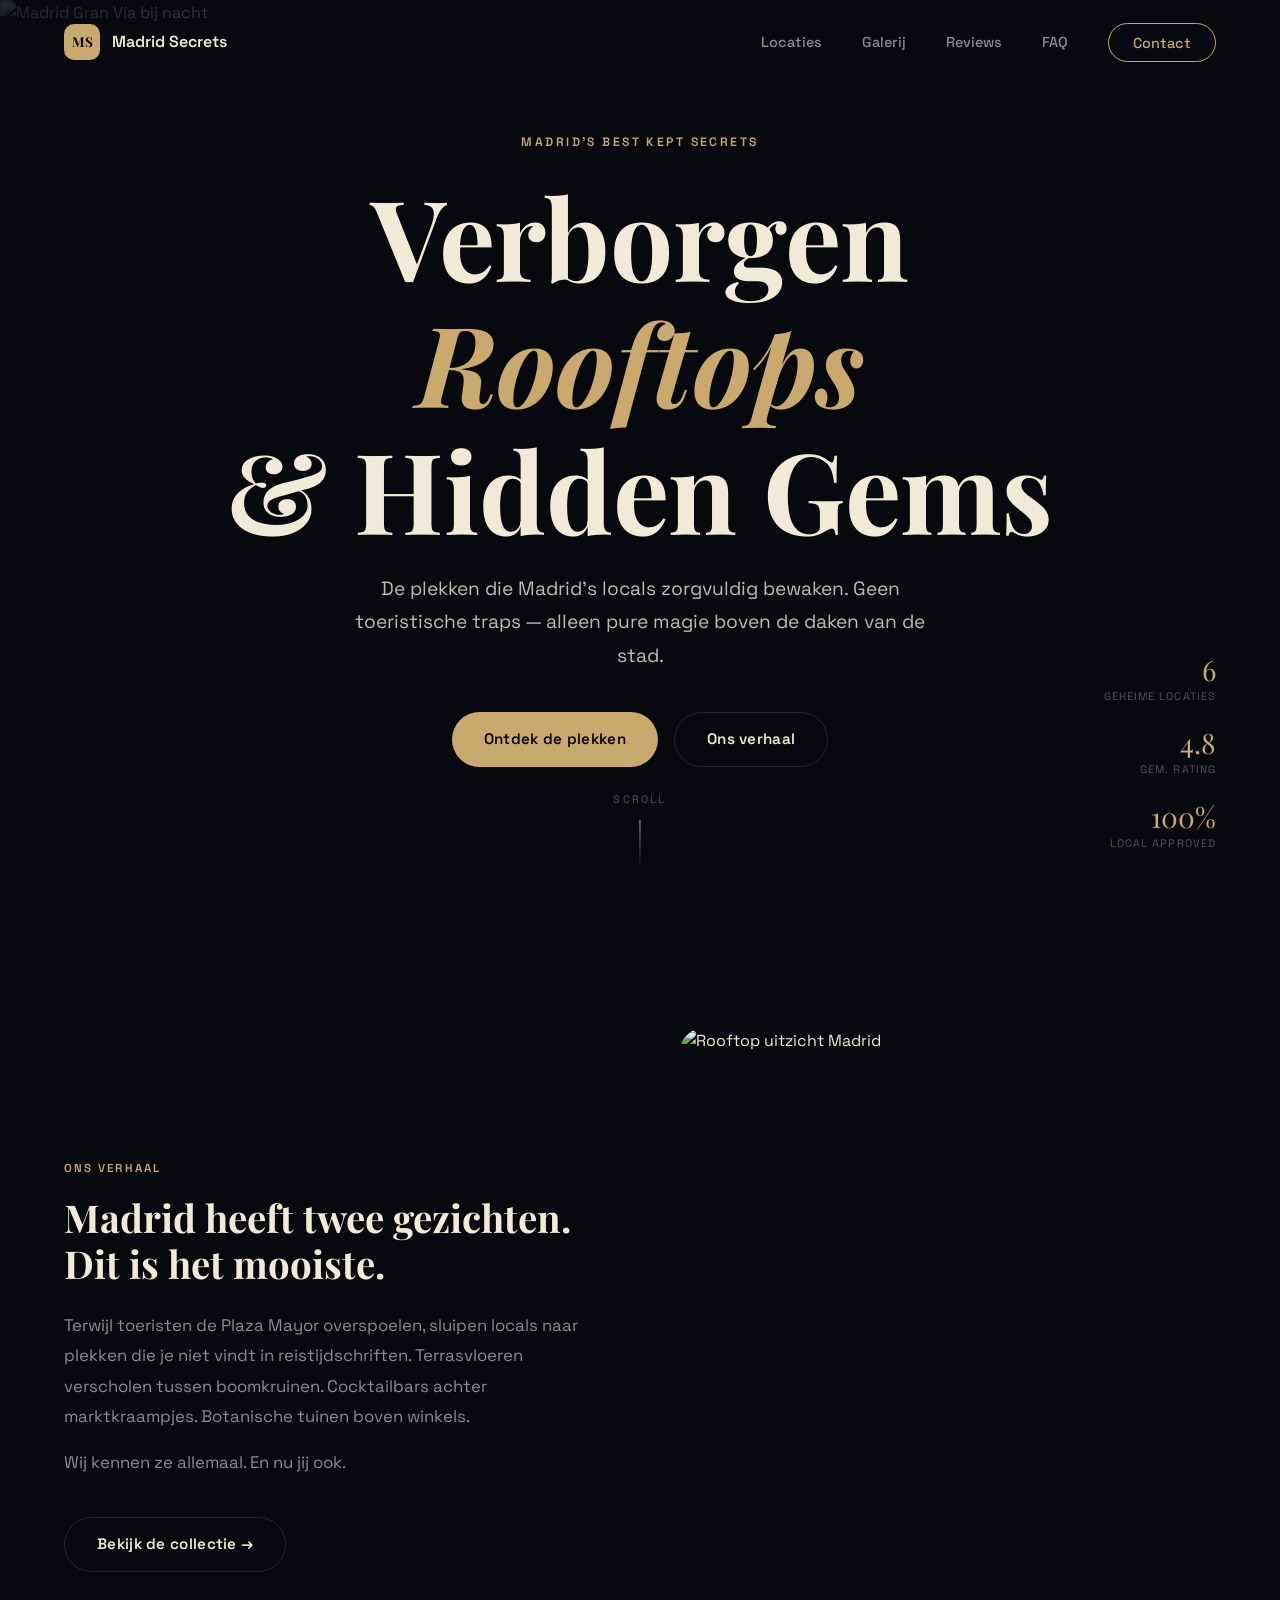
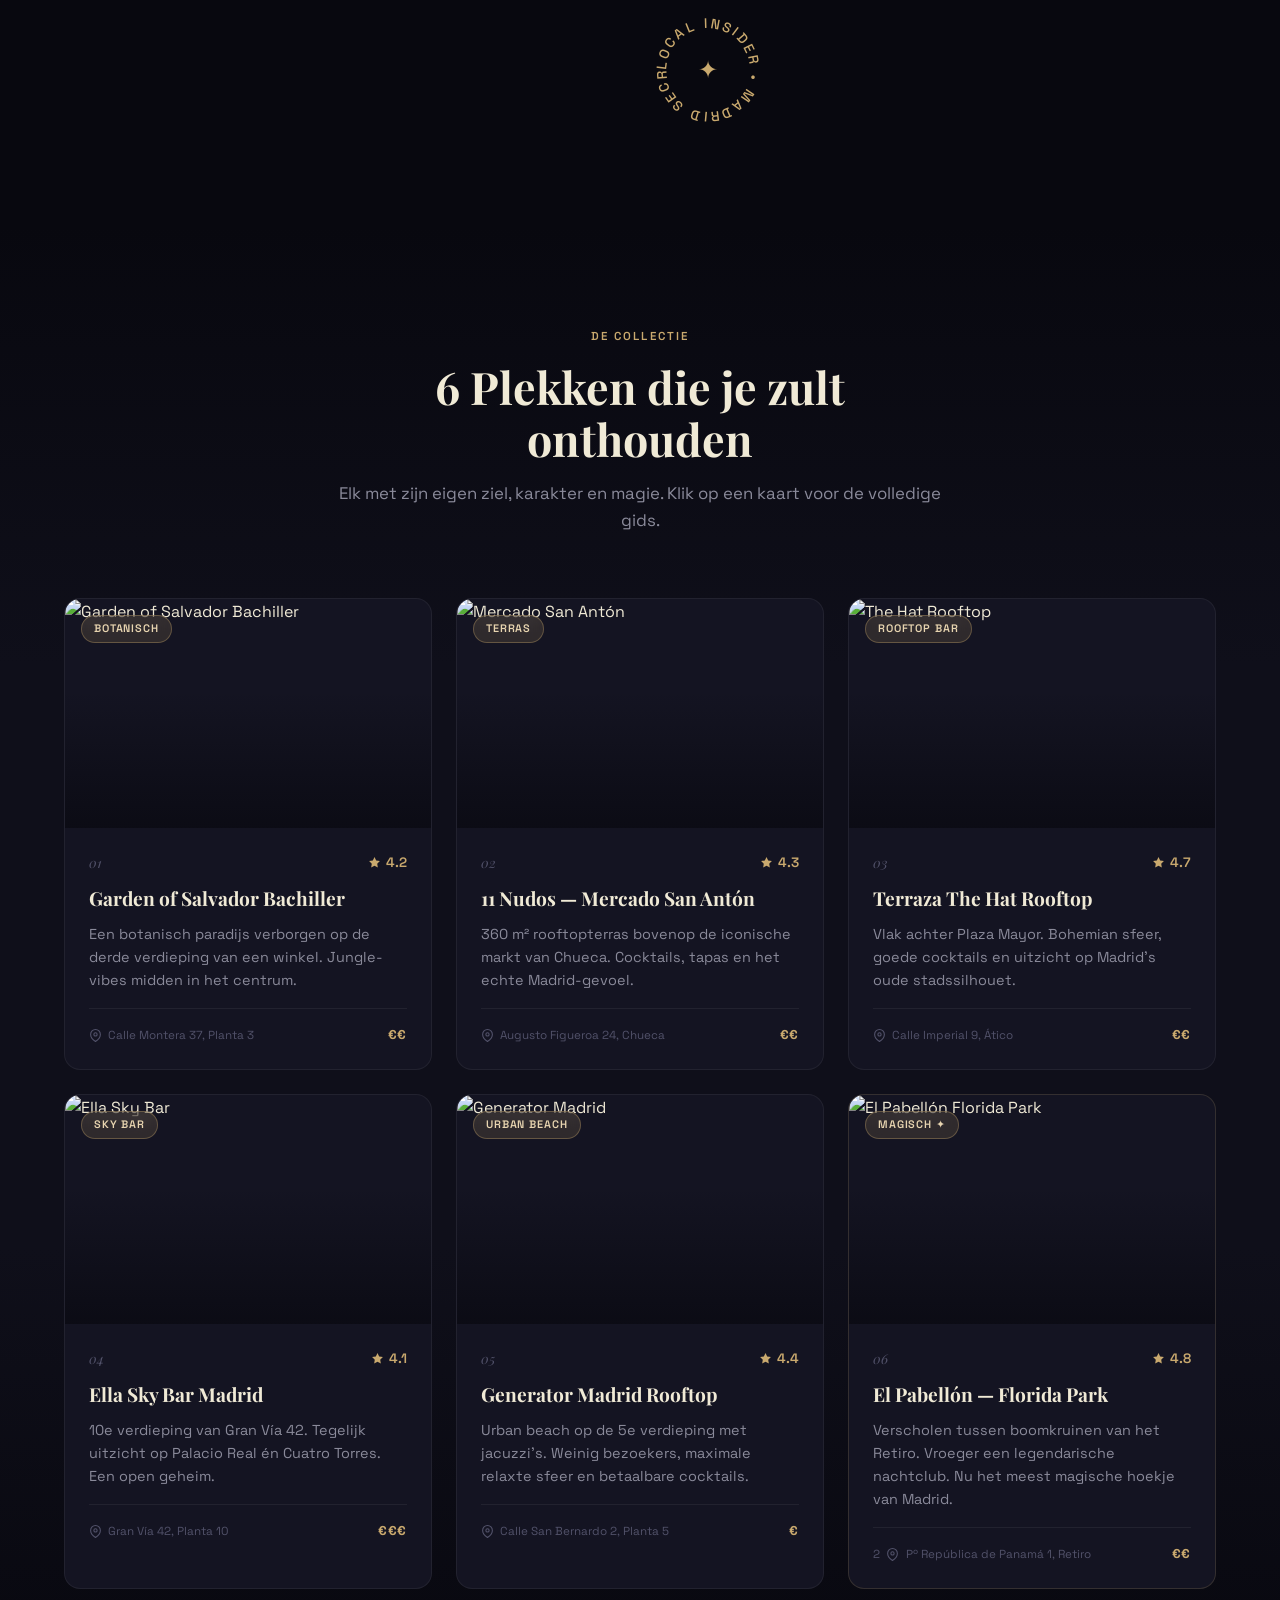
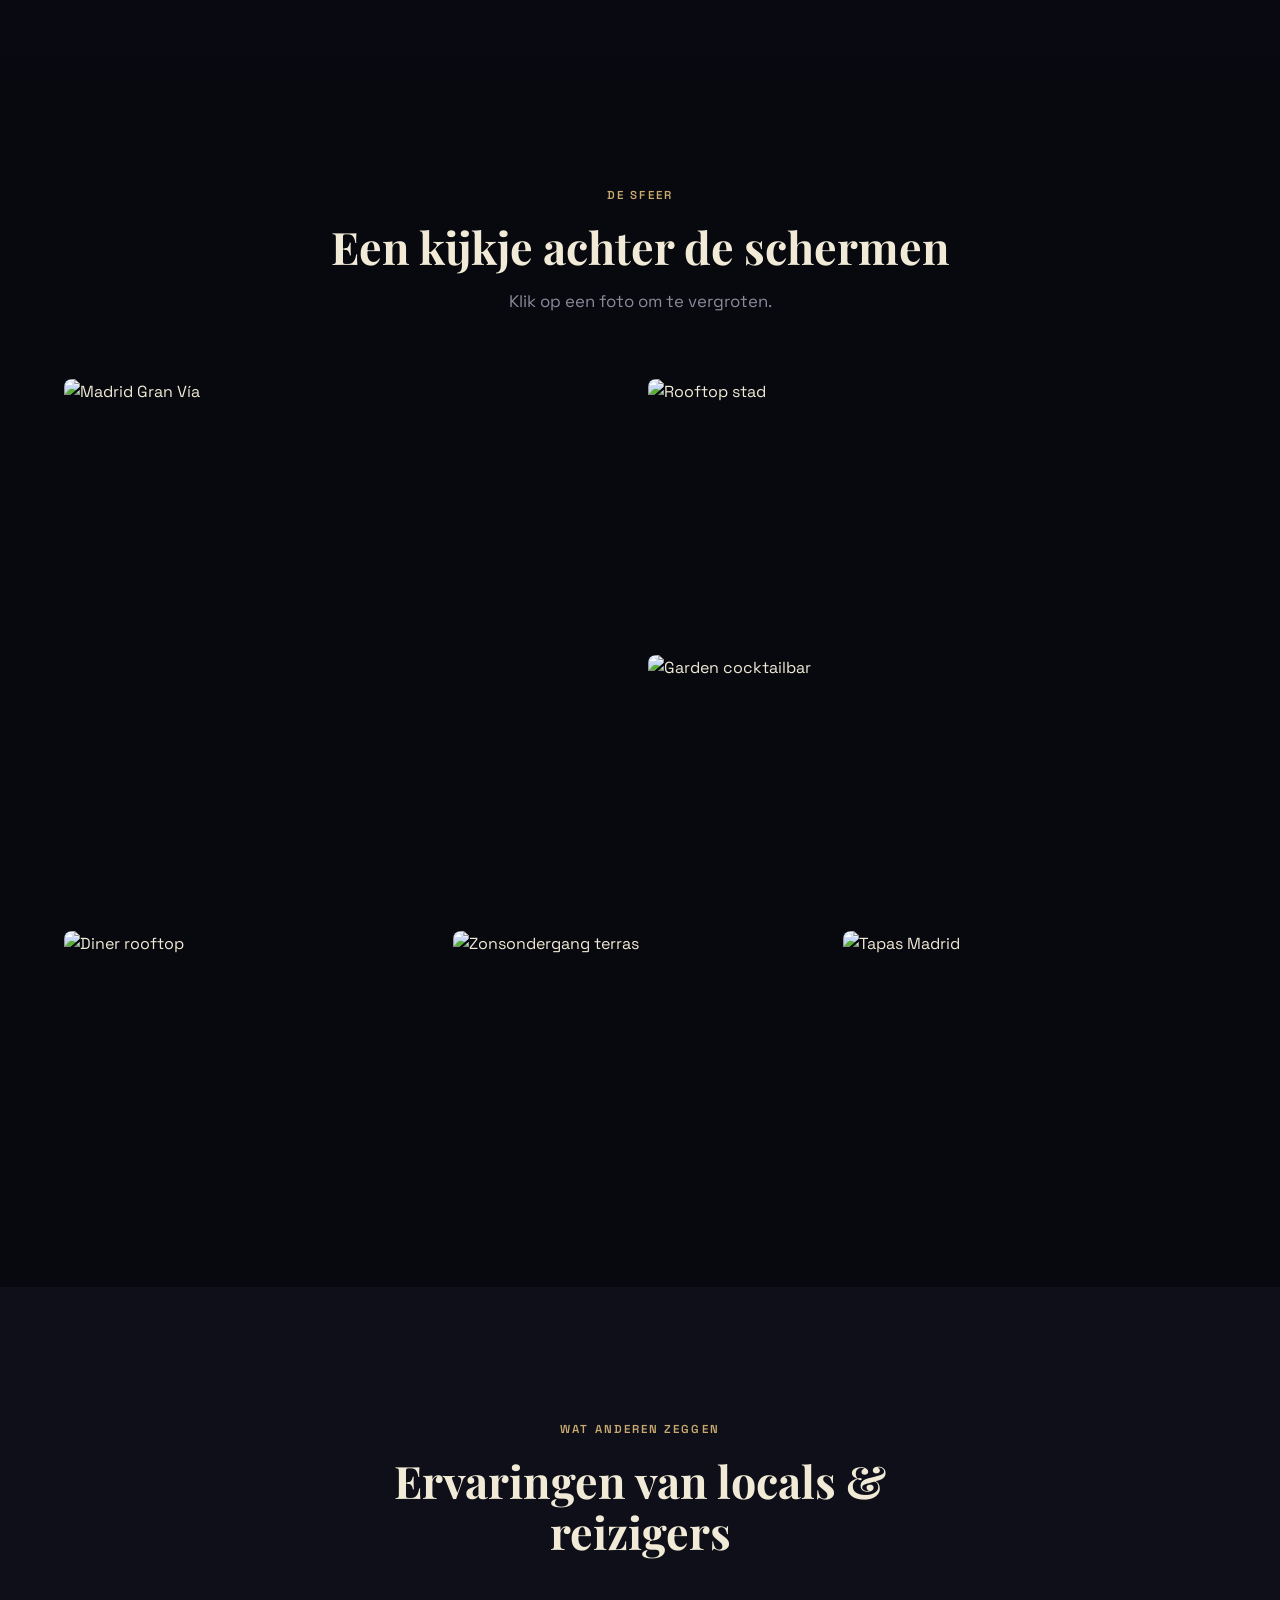
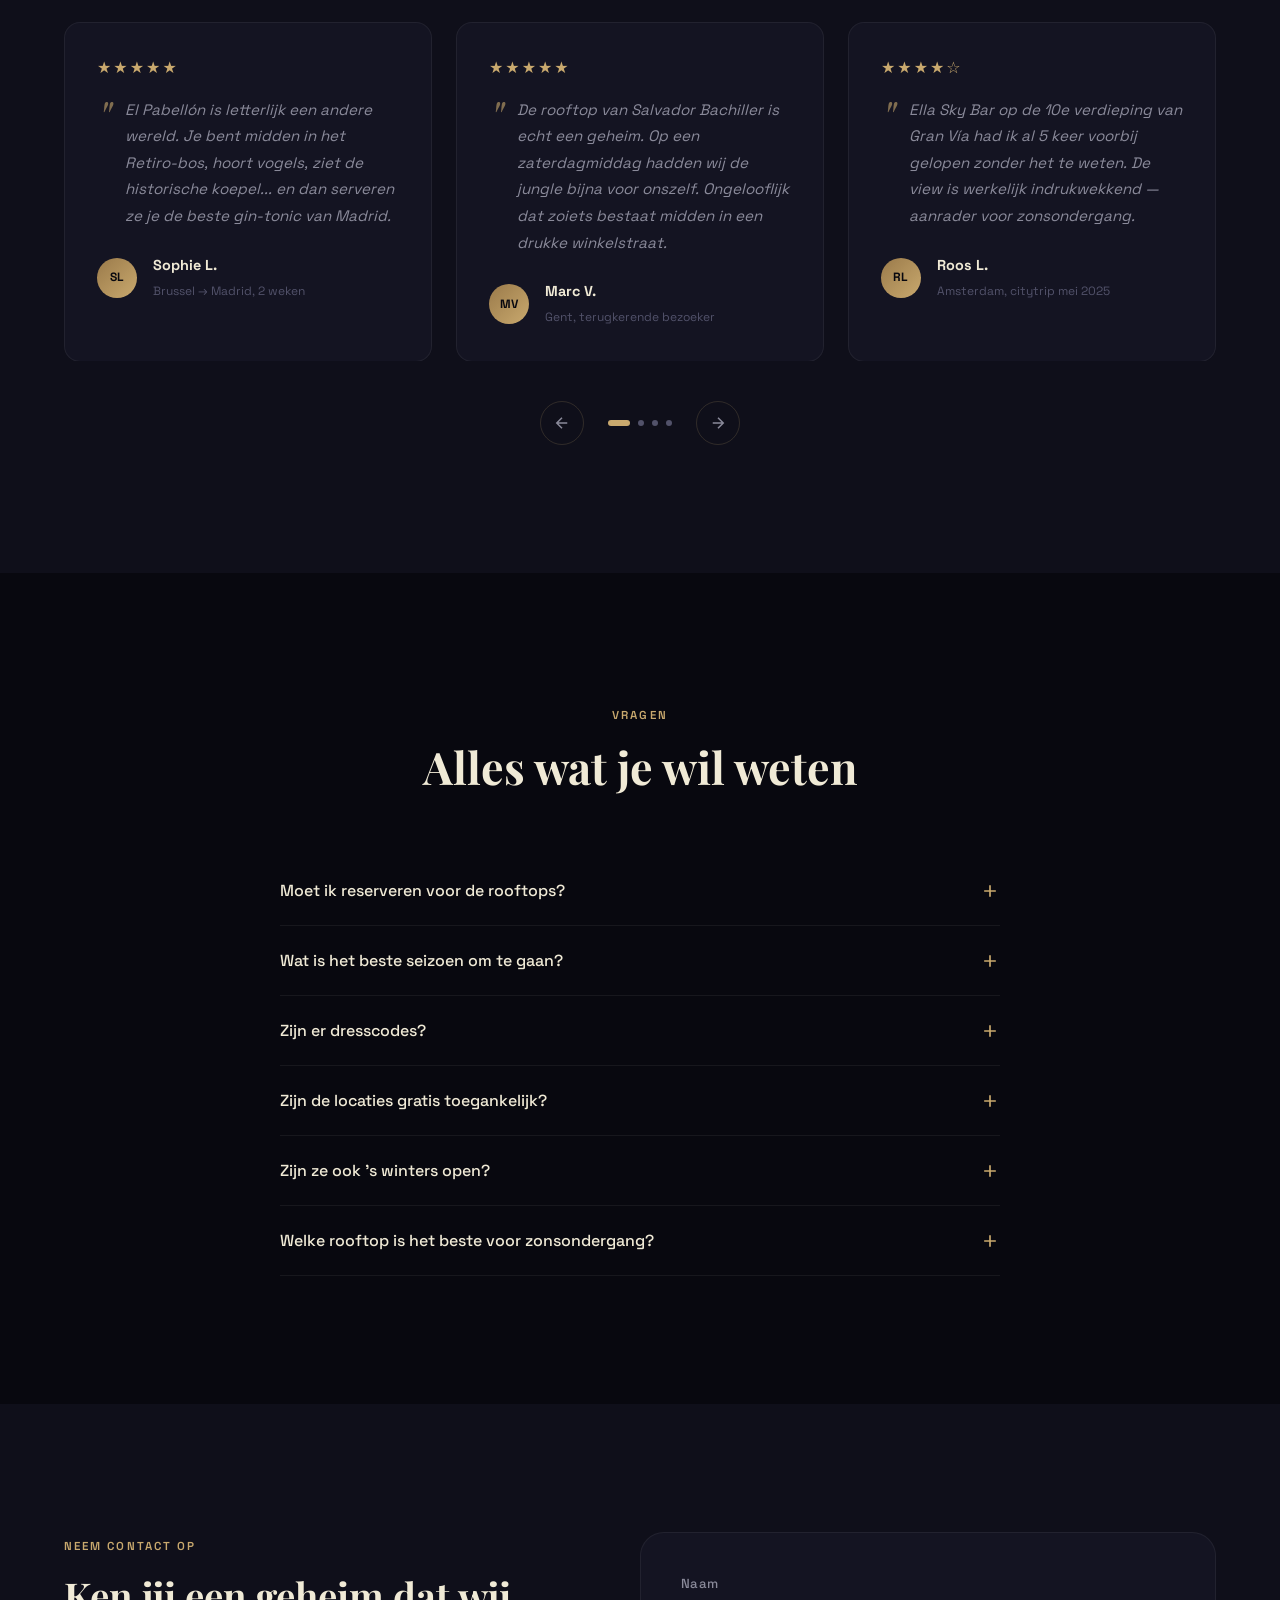
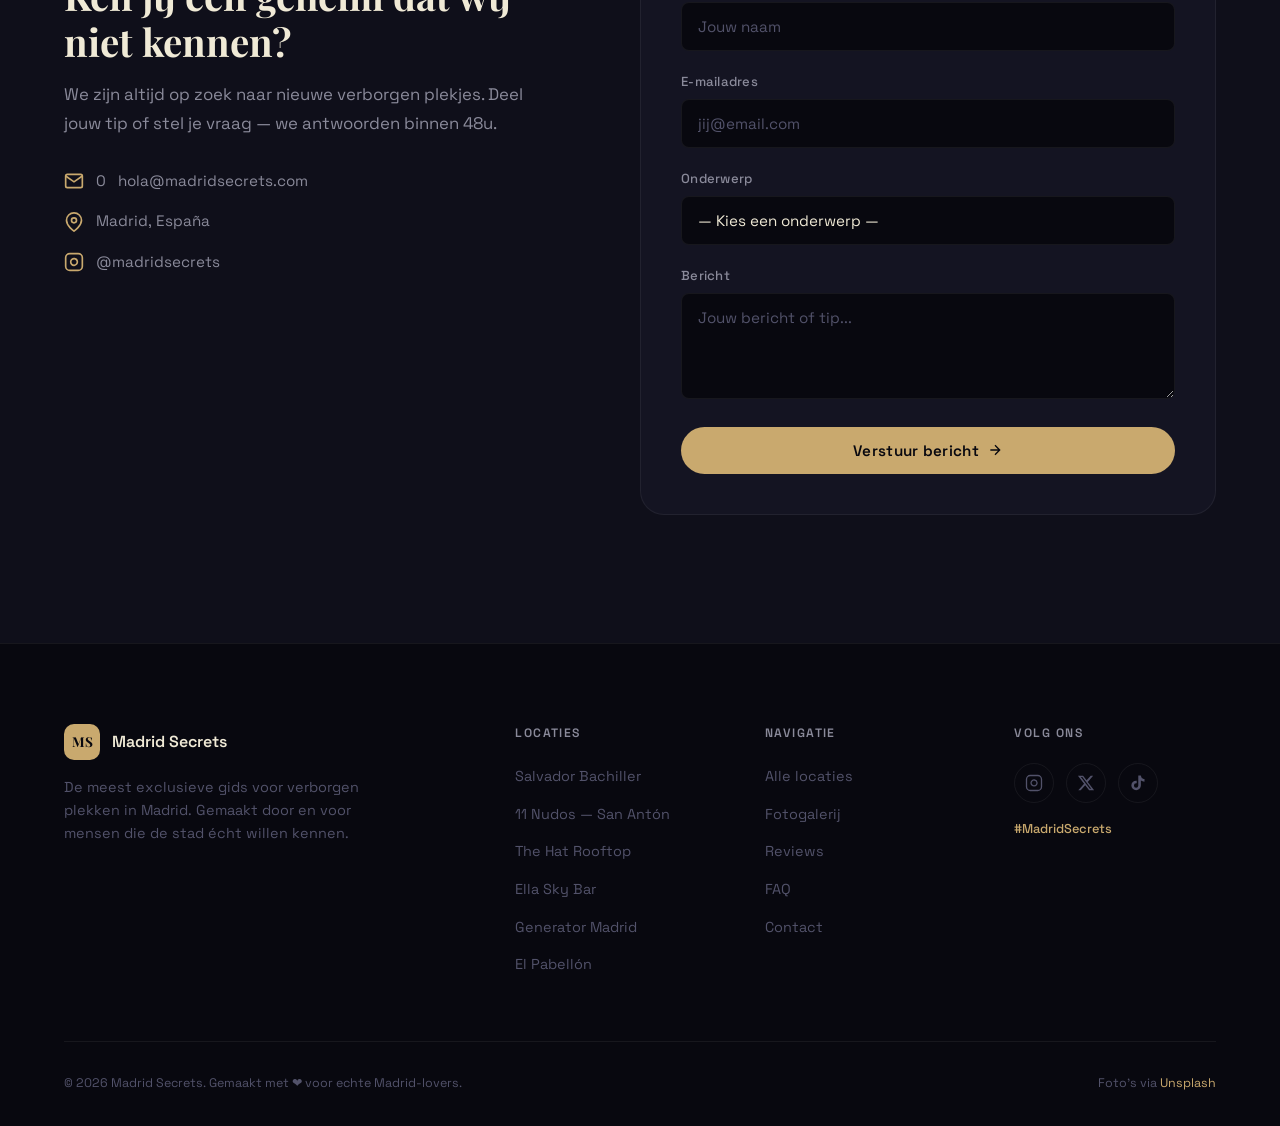
==== index.html @ 73017313 "Add index.html" ====
<!DOCTYPE html>
<html lang="nl">
<head>
  <meta charset="UTF-8">
  <meta name="viewport" content="width=device-width, initial-scale=1.0">
  <title>Madrid Secrets — Verborgen Rooftops & Hidden Gems</title>
  <meta name="description" content="De meest exclusieve gids voor verborgen rooftops en geheime plekken in Madrid. Ontdek wat locals zorgvuldig bewaken.">
  <link rel="preconnect" href="https://fonts.googleapis.com">
  <link rel="preconnect" href="https://fonts.gstatic.com" crossorigin>
  <link href="https://fonts.googleapis.com/css2?family=Playfair+Display:ital,wght@0,400;0,600;0,700;1,400;1,600&family=Space+Grotesk:wght@300;400;500;600;700&display=swap" rel="stylesheet">
  <link rel="stylesheet" href="css/style.css">
</head>
<body>

<!-- Scroll progress -->
<div id="progress-bar"></div>

<!-- NAV -->
<nav class="nav" id="nav">
  <div class="nav__container">
    <a href="index.html" class="nav__logo">
      <span class="nav__logo-mark">MS</span>
      <span class="nav__logo-text">Madrid Secrets</span>
    </a>
    <ul class="nav__links">
      <li><a href="#locations">Locaties</a></li>
      <li><a href="#gallery">Galerij</a></li>
      <li><a href="#testimonials">Reviews</a></li>
      <li><a href="#faq">FAQ</a></li>
      <li><a href="#contact" class="nav__cta">Contact</a></li>
    </ul>
    <button class="nav__hamburger" id="hamburger" aria-label="Menu openen">
      <span></span><span></span><span></span>
    </button>
  </div>
</nav>

<!-- MOBILE MENU -->
<div class="mobile-menu" id="mobileMenu">
  <ul>
    <li><a href="#locations"    class="mobile-link">Locaties</a></li>
    <li><a href="#gallery"      class="mobile-link">Galerij</a></li>
    <li><a href="#testimonials" class="mobile-link">Reviews</a></li>
    <li><a href="#faq"          class="mobile-link">FAQ</a></li>
    <li><a href="#contact"      class="mobile-link">Contact</a></li>
  </ul>
</div>

<!-- HERO -->
<section class="hero" id="hero">
  <div class="hero__bg">
    <img class="hero__img"
         src="https://images.unsplash.com/photo-1543783207-ec64e4d3b900?w=1920&q=85"
         alt="Madrid Gran Vía bij nacht">
    <div class="hero__overlay"></div>
  </div>
  <div class="hero__content">
    <span class="hero__eyebrow reveal">Madrid's Best Kept Secrets</span>
    <h1 class="hero__title reveal">
      <span>Verborgen</span>
      <em>Rooftops</em>
      <span>&amp; Hidden Gems</span>
    </h1>
    <p class="hero__subtitle reveal">
      De plekken die Madrid's locals zorgvuldig bewaken. Geen toeristische traps — alleen pure magie boven de daken van de stad.
    </p>
    <div class="hero__actions reveal">
      <a href="#locations" class="btn btn--primary">Ontdek de plekken</a>
      <a href="#about"     class="btn btn--ghost">Ons verhaal</a>
    </div>
  </div>
  <div class="hero__scroll">
    <span>Scroll</span>
    <div class="hero__scroll-line"></div>
  </div>
  <div class="hero__stats">
    <div class="hero__stat">
      <span class="hero__stat-number">6</span>
      <span class="hero__stat-label">Geheime locaties</span>
    </div>
    <div class="hero__stat">
      <span class="hero__stat-number">4.8</span>
      <span class="hero__stat-label">Gem. rating</span>
    </div>
    <div class="hero__stat">
      <span class="hero__stat-number">100%</span>
      <span class="hero__stat-label">Local approved</span>
    </div>
  </div>
</section>

<!-- INTRO -->
<section class="intro" id="about">
  <div class="container">
    <div class="intro__grid">
      <div class="intro__text reveal">
        <span class="label">Ons verhaal</span>
        <h2>Madrid heeft twee gezichten.<br>Dit is het mooiste.</h2>
        <p>Terwijl toeristen de Plaza Mayor overspoelen, sluipen locals naar plekken die je niet vindt in reistijdschriften. Terrasvloeren verscholen tussen boomkruinen. Cocktailbars achter marktkraampjes. Botanische tuinen boven winkels.</p>
        <p>Wij kennen ze allemaal. En nu jij ook.</p>
        <a href="#locations" class="btn btn--ghost" style="margin-top:1.5rem">Bekijk de collectie →</a>
      </div>
      <div class="intro__visual reveal">
        <div class="intro__img-wrap">
          <img src="https://images.unsplash.com/photo-1559827290-e7c7ea3dc43e?w=800&q=80"
               alt="Rooftop uitzicht Madrid" loading="lazy">
        </div>
        <div class="intro__badge">
          <svg viewBox="0 0 100 100" class="intro__badge-circle" xmlns="http://www.w3.org/2000/svg">
            <path id="circ" d="M50,50 m-35,0 a35,35 0 1,1 70,0 a35,35 0 1,1 -70,0" fill="none"/>
            <text font-size="11" letter-spacing="2.2" font-family="Space Grotesk, sans-serif">
              <textPath href="#circ">LOCAL INSIDER • MADRID SECRETS •</textPath>
            </text>
          </svg>
          <span class="intro__badge-icon">✦</span>
        </div>
      </div>
    </div>
  </div>
</section>

<!-- LOCATIONS -->
<section class="locations" id="locations">
  <div class="container">
    <div class="section-header reveal">
      <span class="label">De collectie</span>
      <h2>6 Plekken die je zult onthouden</h2>
      <p>Elk met zijn eigen ziel, karakter en magie. Klik op een kaart voor de volledige gids.</p>
    </div>
    <div class="locations__grid">

      <!-- 01 Salvador Bachiller -->
      <a href="locations/salvador-bachiller.html" class="location-card reveal">
        <div class="location-card__img">
          <img src="https://images.unsplash.com/photo-1416879595882-3373a0480b5b?w=700&q=80"
               alt="Garden of Salvador Bachiller" loading="lazy">
          <div class="location-card__img-overlay"></div>
        </div>
        <div class="location-card__tag">Botanisch</div>
        <div class="location-card__content">
          <div class="location-card__meta">
            <span class="location-card__number">01</span>
            <span class="location-card__rating">
              <svg viewBox="0 0 24 24" fill="currentColor" width="13" height="13"><path d="M12 2l3.09 6.26L22 9.27l-5 4.87 1.18 6.88L12 17.77l-6.18 3.25L7 14.14 2 9.27l6.91-1.01L12 2z"/></svg>
              4.2
            </span>
          </div>
          <h3>Garden of Salvador Bachiller</h3>
          <p>Een botanisch paradijs verborgen op de derde verdieping van een winkel. Jungle-vibes midden in het centrum.</p>
          <div class="location-card__footer">
            <span class="location-card__address">
              <svg viewBox="0 0 24 24" fill="none" stroke="currentColor" stroke-width="2" width="13" height="13"><path d="M21 10c0 7-9 13-9 13s-9-6-9-13a9 9 0 0 1 18 0z"/><circle cx="12" cy="10" r="3"/></svg>
              Calle Montera 37, Planta 3
            </span>
            <span class="location-card__price">€€</span>
          </div>
        </div>
        <div class="location-card__arrow">
          <svg viewBox="0 0 24 24" fill="none" stroke="currentColor" stroke-width="2" width="18" height="18"><path d="M5 12h14M12 5l7 7-7 7"/></svg>
        </div>
      </a>

      <!-- 02 San Antón -->
      <a href="locations/san-anton.html" class="location-card reveal">
        <div class="location-card__img">
          <img src="https://images.unsplash.com/photo-1555396273-367ea4eb4db5?w=700&q=80"
               alt="Mercado San Antón" loading="lazy">
          <div class="location-card__img-overlay"></div>
        </div>
        <div class="location-card__tag">Terras</div>
        <div class="location-card__content">
          <div class="location-card__meta">
            <span class="location-card__number">02</span>
            <span class="location-card__rating">
              <svg viewBox="0 0 24 24" fill="currentColor" width="13" height="13"><path d="M12 2l3.09 6.26L22 9.27l-5 4.87 1.18 6.88L12 17.77l-6.18 3.25L7 14.14 2 9.27l6.91-1.01L12 2z"/></svg>
              4.3
            </span>
          </div>
          <h3>11 Nudos — Mercado San Antón</h3>
          <p>360 m² rooftopterras bovenop de iconische markt van Chueca. Cocktails, tapas en het echte Madrid-gevoel.</p>
          <div class="location-card__footer">
            <span class="location-card__address">
              <svg viewBox="0 0 24 24" fill="none" stroke="currentColor" stroke-width="2" width="13" height="13"><path d="M21 10c0 7-9 13-9 13s-9-6-9-13a9 9 0 0 1 18 0z"/><circle cx="12" cy="10" r="3"/></svg>
              Augusto Figueroa 24, Chueca
            </span>
            <span class="location-card__price">€€</span>
          </div>
        </div>
        <div class="location-card__arrow">
          <svg viewBox="0 0 24 24" fill="none" stroke="currentColor" stroke-width="2" width="18" height="18"><path d="M5 12h14M12 5l7 7-7 7"/></svg>
        </div>
      </a>

      <!-- 03 The Hat -->
      <a href="locations/the-hat.html" class="location-card reveal">
        <div class="location-card__img">
          <img src="https://images.unsplash.com/photo-1572116469696-31de0f17cc34?w=700&q=80"
               alt="The Hat Rooftop" loading="lazy">
          <div class="location-card__img-overlay"></div>
        </div>
        <div class="location-card__tag">Rooftop Bar</div>
        <div class="location-card__content">
          <div class="location-card__meta">
            <span class="location-card__number">03</span>
            <span class="location-card__rating">
              <svg viewBox="0 0 24 24" fill="currentColor" width="13" height="13"><path d="M12 2l3.09 6.26L22 9.27l-5 4.87 1.18 6.88L12 17.77l-6.18 3.25L7 14.14 2 9.27l6.91-1.01L12 2z"/></svg>
              4.7
            </span>
          </div>
          <h3>Terraza The Hat Rooftop</h3>
          <p>Vlak achter Plaza Mayor. Bohemian sfeer, goede cocktails en uitzicht op Madrid's oude stadssilhouet.</p>
          <div class="location-card__footer">
            <span class="location-card__address">
              <svg viewBox="0 0 24 24" fill="none" stroke="currentColor" stroke-width="2" width="13" height="13"><path d="M21 10c0 7-9 13-9 13s-9-6-9-13a9 9 0 0 1 18 0z"/><circle cx="12" cy="10" r="3"/></svg>
              Calle Imperial 9, Ático
            </span>
            <span class="location-card__price">€€</span>
          </div>
        </div>
        <div class="location-card__arrow">
          <svg viewBox="0 0 24 24" fill="none" stroke="currentColor" stroke-width="2" width="18" height="18"><path d="M5 12h14M12 5l7 7-7 7"/></svg>
        </div>
      </a>

      <!-- 04 Ella Sky Bar -->
      <a href="locations/ella-skybar.html" class="location-card reveal">
        <div class="location-card__img">
          <img src="https://images.unsplash.com/photo-1596453482447-2c1ac89e64c3?w=700&q=80"
               alt="Ella Sky Bar" loading="lazy">
          <div class="location-card__img-overlay"></div>
        </div>
        <div class="location-card__tag">Sky Bar</div>
        <div class="location-card__content">
          <div class="location-card__meta">
            <span class="location-card__number">04</span>
            <span class="location-card__rating">
              <svg viewBox="0 0 24 24" fill="currentColor" width="13" height="13"><path d="M12 2l3.09 6.26L22 9.27l-5 4.87 1.18 6.88L12 17.77l-6.18 3.25L7 14.14 2 9.27l6.91-1.01L12 2z"/></svg>
              4.1
            </span>
          </div>
          <h3>Ella Sky Bar Madrid</h3>
          <p>10e verdieping van Gran Vía 42. Tegelijk uitzicht op Palacio Real én Cuatro Torres. Een open geheim.</p>
          <div class="location-card__footer">
            <span class="location-card__address">
              <svg viewBox="0 0 24 24" fill="none" stroke="currentColor" stroke-width="2" width="13" height="13"><path d="M21 10c0 7-9 13-9 13s-9-6-9-13a9 9 0 0 1 18 0z"/><circle cx="12" cy="10" r="3"/></svg>
              Gran Vía 42, Planta 10
            </span>
            <span class="location-card__price">€€€</span>
          </div>
        </div>
        <div class="location-card__arrow">
          <svg viewBox="0 0 24 24" fill="none" stroke="currentColor" stroke-width="2" width="18" height="18"><path d="M5 12h14M12 5l7 7-7 7"/></svg>
        </div>
      </a>

      <!-- 05 Generator Madrid -->
      <a href="locations/generator-madrid.html" class="location-card reveal">
        <div class="location-card__img">
          <img src="https://images.unsplash.com/photo-1533174072545-7a4b6ad7a6c3?w=700&q=80"
               alt="Generator Madrid" loading="lazy">
          <div class="location-card__img-overlay"></div>
        </div>
        <div class="location-card__tag">Urban Beach</div>
        <div class="location-card__content">
          <div class="location-card__meta">
            <span class="location-card__number">05</span>
            <span class="location-card__rating">
              <svg viewBox="0 0 24 24" fill="currentColor" width="13" height="13"><path d="M12 2l3.09 6.26L22 9.27l-5 4.87 1.18 6.88L12 17.77l-6.18 3.25L7 14.14 2 9.27l6.91-1.01L12 2z"/></svg>
              4.4
            </span>
          </div>
          <h3>Generator Madrid Rooftop</h3>
          <p>Urban beach op de 5e verdieping met jacuzzi's. Weinig bezoekers, maximale relaxte sfeer en betaalbare cocktails.</p>
          <div class="location-card__footer">
            <span class="location-card__address">
              <svg viewBox="0 0 24 24" fill="none" stroke="currentColor" stroke-width="2" width="13" height="13"><path d="M21 10c0 7-9 13-9 13s-9-6-9-13a9 9 0 0 1 18 0z"/><circle cx="12" cy="10" r="3"/></svg>
              Calle San Bernardo 2, Planta 5
            </span>
            <span class="location-card__price">€</span>
          </div>
        </div>
        <div class="location-card__arrow">
          <svg viewBox="0 0 24 24" fill="none" stroke="currentColor" stroke-width="2" width="18" height="18"><path d="M5 12h14M12 5l7 7-7 7"/></svg>
        </div>
      </a>

      <!-- 06 El Pabellón -->
      <a href="locations/el-pabellon.html" class="location-card reveal" style="border-color: var(--border);">
        <div class="location-card__img">
          <img src="https://images.unsplash.com/photo-1441974231531-c6227db76b6e?w=700&q=80"
               alt="El Pabellón Florida Park" loading="lazy">
          <div class="location-card__img-overlay"></div>
        </div>
        <div class="location-card__tag">Magisch ✦</div>
        <div class="location-card__content">
          <div class="location-card__meta">
            <span class="location-card__number">06</span>
            <span class="location-card__rating">
              <svg viewBox="0 0 24 24" fill="currentColor" width="13" height="13"><path d="M12 2l3.09 6.26L22 9.27l-5 4.87 1.18 6.88L12 17.77l-6.18 3.25L7 14.14 2 9.27l6.91-1.01L12 2z"/></svg>
              4.8
            </span>
          </div>
          <h3>El Pabellón — Florida Park</h3>
          <p>Verscholen tussen boomkruinen van het Retiro. Vroeger een legendarische nachtclub. Nu het meest magische hoekje van Madrid.</p>
          <div class="location-card__footer">
            <span class="location-card__address">
    2         <svg viewBox="0 0 24 24" fill="none" stroke="currentColor" stroke-width="2" width="13" height="13"><path d="M21 10c0 7-9 13-9 13s-9-6-9-13a9 9 0 0 1 18 0z"/><circle cx="12" cy="10" r="3"/></svg>
              Pº República de Panamá 1, Retiro
            </span>
            <span class="location-card__price">€€</span>
          </div>
        </div>
        <div class="location-card__arrow">
          <svg viewBox="0 0 24 24" fill="none" stroke="currentColor" stroke-width="2" width="18" height="18"><path d="M5 12h14M12 5l7 7-7 7"/></svg>
        </div>
      </a>

    </div>
  </div>
</section>

<!-- GALLERY -->
<section class="gallery" id="gallery">
  <div class="container">
    <div class="section-header reveal">
      <span class="label">De sfeer</span>
      <h2>Een kijkje achter de schermen</h2>
      <p>Klik op een foto om te vergroten.</p>
    </div>
  </div>
  <div class="container">
    <div class="gallery__grid">
      <div class="gallery__item reveal" style="--delay:.0s">
        <img src="https://images.unsplash.com/photo-1543783207-ec64e4d3b900?w=900&q=80" alt="Madrid Gran Vía" loading="lazy">
      </div>
      <div class="gallery__item reveal" style="--delay:.08s">
        <img src="https://images.unsplash.com/photo-1560969184-10fe8719e047?w=700&q=80" alt="Rooftop stad" loading="lazy">
      </div>
      <div class="gallery__item reveal" style="--delay:.16s">
        <img src="https://images.unsplash.com/photo-1470337458703-46ad1756a187?w=700&q=80" alt="Garden cocktailbar" loading="lazy">
      </div>
      <div class="gallery__item reveal" style="--delay:.24s">
        <img src="https://images.unsplash.com/photo-1414235077428-338989a2e8c0?w=700&q=80" alt="Diner rooftop" loading="lazy">
      </div>
      <div class="gallery__item reveal" style="--delay:.32s">
        <img src="https://images.unsplash.com/photo-1559827260-dc66d52bef19?w=700&q=80" alt="Zonsondergang terras" loading="lazy">
      </div>
      <div class="gallery__item reveal" style="--delay:.40s">
        <img src="https://images.unsplash.com/photo-1504674900247-0877df9cc836?w=700&q=80" alt="Tapas Madrid" loading="lazy">
      </div>
    </div>
  </div>
</section>

<!-- TESTIMONIALS -->
<section class="testimonials" id="testimonials">
  <div class="container">
    <div class="section-header reveal">
      <span class="label">Wat anderen zeggen</span>
      <h2>Ervaringen van locals &amp; reizigers</h2>
    </div>
    <div class="testimonials__outer">
      <div class="testimonials__track" id="testimonialsTrack">

        <div class="testimonial-card">
          <div class="testimonial-card__stars">★★★★★</div>
          <p class="testimonial-card__quote">El Pabellón is letterlijk een andere wereld. Je bent midden in het Retiro-bos, hoort vogels, ziet de historische koepel... en dan serveren ze je de beste gin-tonic van Madrid.</p>
          <div class="testimonial-card__author">
            <div class="testimonial-card__avatar">SL</div>
            <div>
              <strong>Sophie L.</strong>
              <span>Brussel → Madrid, 2 weken</span>
            </div>
          </div>
        </div>

        <div class="testimonial-card">
          <div class="testimonial-card__stars">★★★★★</div>
          <p class="testimonial-card__quote">De rooftop van Salvador Bachiller is echt een geheim. Op een zaterdagmiddag hadden wij de jungle bijna voor onszelf. Ongelooflijk dat zoiets bestaat midden in een drukke winkelstraat.</p>
          <div class="testimonial-card__author">
            <div class="testimonial-card__avatar">MV</div>
            <div>
              <strong>Marc V.</strong>
              <span>Gent, terugkerende bezoeker</span>
            </div>
          </div>
        </div>

        <div class="testimonial-card">
          <div class="testimonial-card__stars">★★★★☆</div>
          <p class="testimonial-card__quote">Ella Sky Bar op de 10e verdieping van Gran Vía had ik al 5 keer voorbij gelopen zonder het te weten. De view is werkelijk indrukwekkend — aanrader voor zonsondergang.</p>
          <div class="testimonial-card__author">
            <div class="testimonial-card__avatar">RL</div>
            <div>
              <strong>Roos L.</strong>
              <span>Amsterdam, citytrip mei 2025</span>
            </div>
          </div>
        </div>

        <div class="testimonial-card">
          <div class="testimonial-card__stars">★★★★★</div>
          <p class="testimonial-card__quote">The Hat is de perfecte plek om de avond te beginnen. Relaxte sfeer, betaalbare cocktails en het uitzicht op de oude daken is onverslaanbaar. Nu mijn vaste spot in Madrid.</p>
          <div class="testimonial-card__author">
            <div class="testimonial-card__avatar">JD</div>
            <div>
              <strong>Jonas D.</strong>
              <span>Antwerpen, woont in Madrid</span>
            </div>
          </div>
        </div>

      </div>
    </div>
    <div class="testimonials__nav">
      <button class="testimonials__btn" id="prevBtn" aria-label="Vorige">
        <svg viewBox="0 0 24 24" fill="none" stroke="currentColor" stroke-width="2" width="18" height="18"><path d="M19 12H5M12 19l-7-7 7-7"/></svg>
      </button>
      <div class="testimonials__dots" id="testimonialDots"></div>
      <button class="testimonials__btn" id="nextBtn" aria-label="Volgende">
        <svg viewBox="0 0 24 24" fill="none" stroke="currentColor" stroke-width="2" width="18" height="18"><path d="M5 12h14M12 5l7 7-7 7"/></svg>
      </button>
    </div>
  </div>
</section>

<!-- FAQ -->
<section class="faq" id="faq">
  <div class="container">
    <div class="section-header reveal">
      <span class="label">Vragen</span>
      <h2>Alles wat je wil weten</h2>
    </div>
    <div class="faq__list">

      <div class="faq__item reveal">
        <button class="faq__question">
          <span>Moet ik reserveren voor de rooftops?</span>
          <svg class="faq__icon" viewBox="0 0 24 24" fill="none" stroke="currentColor" stroke-width="2" width="20" height="20"><path d="M12 5v14M5 12h14"/></svg>
        </button>
        <div class="faq__answer">
          <p>Voor de meeste rooftops is reserveren sterk aan te raden, zeker in de zomer (juni–augustus) en op vrijdag/zaterdag. Ella Sky Bar en The Hat zijn het populairst — reserveer minstens 2–3 dagen op voorhand. El Pabellón en Salvador Bachiller zijn minder druk en walk-in is soms mogelijk.</p>
        </div>
      </div>

      <div class="faq__item reveal">
        <button class="faq__question">
          <span>Wat is het beste seizoen om te gaan?</span>
          <svg class="faq__icon" viewBox="0 0 24 24" fill="none" stroke="currentColor" stroke-width="2" width="20" height="20"><path d="M12 5v14M5 12h14"/></svg>
        </button>
        <div class="faq__answer">
          <p>Mei, juni, september en oktober zijn absoluut goud. Aangenaam warm (22–28°C), lange avonden en beduidend minder volk dan juli/augustus. In de heetste zomerdagen (38°C+) ga je best pas na 20u naar een rooftop.</p>
        </div>
      </div>

      <div class="faq__item reveal">
        <button class="faq__question">
          <span>Zijn er dresscodes?</span>
          <svg class="faq__icon" viewBox="0 0 24 24" fill="none" stroke="currentColor" stroke-width="2" width="20" height="20"><path d="M12 5v14M5 12h14"/></svg>
        </button>
        <div class="faq__answer">
          <p>Ella Sky Bar hanteert een smart-casual beleid (geen flip-flops of sportkleding). De overige spots zijn heel relaxt — zomerse kleding is prima. The Hat en Generator zijn zeer informeel.</p>
        </div>
      </div>

      <div class="faq__item reveal">
        <button class="faq__question">
          <span>Zijn de locaties gratis toegankelijk?</span>
          <svg class="faq__icon" viewBox="0 0 24 24" fill="none" stroke="currentColor" stroke-width="2" width="20" height="20"><path d="M12 5v14M5 12h14"/></svg>
        </button>
        <div class="faq__answer">
          <p>Alle locaties zijn vrij toegankelijk (geen entreeprijs). Je betaalt enkel voor consumptie. Generator Madrid is de meest betaalbare met cocktails vanaf €8. Ella Sky Bar is aan de hogere kant (cocktails €14–18).</p>
        </div>
      </div>

      <div class="faq__item reveal">
        <button class="faq__question">
          <span>Zijn ze ook 's winters open?</span>
          <svg class="faq__icon" viewBox="0 0 24 24" fill="none" stroke="currentColor" stroke-width="2" width="20" height="20"><path d="M12 5v14M5 12h14"/></svg>
        </button>
        <div class="faq__answer">
          <p>Salvador Bachiller en San Antón zijn het hele jaar open. The Hat, Ella Sky Bar en Generator hebben soms verwarmde winterterrassen. El Pabellón is seizoensgebonden en sluit doorgaans van november tot maart.</p>
        </div>
      </div>

      <div class="faq__item reveal">
        <button class="faq__question">
          <span>Welke rooftop is het beste voor zonsondergang?</span>
          <svg class="faq__icon" viewBox="0 0 24 24" fill="none" stroke="currentColor" stroke-width="2" width="20" height="20"><path d="M12 5v14M5 12h14"/></svg>
        </button>
        <div class="faq__answer">
          <p>Ella Sky Bar en The Hat zijn ideaal voor zonsondergang dankzij het uitzicht naar het westen. Ga er een halfuur voor zonsondergang naartoe — je ziet de gouden lucht én het wordt daarna gezellig verlicht.</p>
        </div>
      </div>

    </div>
  </div>
</section>

<!-- CONTACT -->
<section class="contact" id="contact">
  <div class="container">
    <div class="contact__grid">
      <div class="contact__info reveal">
        <span class="label">Neem contact op</span>
        <h2>Ken jij een geheim dat wij niet kennen?</h2>
        <p>We zijn altijd op zoek naar nieuwe verborgen plekjes. Deel jouw tip of stel je vraag — we antwoorden binnen 48u.</p>
        <div class="contact__details">
          <div class="contact__detail">
            <svg viewBox="0 0 24 24" fill="none" stroke="currentColor" stroke-width="2" width="20" height="20"><path d="M4 4h16c1.1 0 2 .9 2 2v12c0 1.1-.9 2-2 2H4c-1.1 0-2-.9-2-2V6c0-1.1.9-2 2-2z"/><polyline points="22,6 12,13 2,6"/></svg>
     0      <span>hola@madridsecrets.com</span>
          </div>
          <div class="contact__detail">
            <svg viewBox="0 0 24 24" fill="none" stroke="currentColor" stroke-width="2" width="20" height="20"><path d="M21 10c0 7-9 13-9 13s-9-6-9-13a9 9 0 0 1 18 0z"/><circle cx="12" cy="10" r="3"/></svg>
            <span>Madrid, España</span>
          </div>
          <div class="contact__detail">
            <svg viewBox="0 0 24 24" fill="none" stroke="currentColor" stroke-width="2" width="20" height="20"><rect x="2" y="2" width="20" height="20" rx="5"/><path d="M16 11.37A4 4 0 1 1 12.63 8 4 4 0 0 1 16 11.37z"/><line x1="17.5" y1="6.5" x2="17.51" y2="6.5"/></svg>
            <span>@madridsecrets</span>
          </div>
        </div>
      </div>
      <form class="contact__form reveal" id="contactForm" novalidate>
        <div class="form-group">
          <label for="name">Naam</label>
          <input type="text" id="name" placeholder="Jouw naam" required>
        </div>
        <div class="form-group">
          <label for="email">E-mailadres</label>
          <input type="email" id="email" placeholder="jij@email.com" required>
        </div>
        <div class="form-group">
          <label for="subject">Onderwerp</label>
          <select id="subject">
            <option value="">— Kies een onderwerp —</option>
            <option value="tip">Ik heb een geheime tip 🤫</option>
            <option value="question">Ik heb een vraag</option>
            <option value="collab">Samenwerking</option>
            <option value="other">Andere</option>
          </select>
        </div>
        <div class="form-group">
          <label for="message">Bericht</label>
          <textarea id="message" rows="4" placeholder="Jouw bericht of tip..." required></textarea>
        </div>
        <button type="submit" class="btn btn--primary btn--full">
          Verstuur bericht
          <svg viewBox="0 0 24 24" fill="none" stroke="currentColor" stroke-width="2" width="16" height="16"><path d="M5 12h14M12 5l7 7-7 7"/></svg>
        </button>
        <p class="form-success" id="formSuccess">✓ Bericht verstuurd! We nemen snel contact op.</p>
      </form>
    </div>
  </div>
</section>

<!-- FOOTER -->
<footer class="footer">
  <div class="container">
    <div class="footer__grid">
      <div class="footer__brand">
        <a href="index.html" class="nav__logo" style="display:inline-flex">
          <span class="nav__logo-mark">MS</span>
          <span class="nav__logo-text">Madrid Secrets</span>
        </a>
        <p>De meest exclusieve gids voor verborgen plekken in Madrid. Gemaakt door en voor mensen die de stad écht willen kennen.</p>
      </div>
      <div class="footer__col">
        <h4>Locaties</h4>
        <ul>
          <li><a href="locations/salvador-bachiller.html">Salvador Bachiller</a></li>
          <li><a href="locations/san-anton.html">11 Nudos — San Antón</a></li>
          <li><a href="locations/the-hat.html">The Hat Rooftop</a></li>
          <li><a href="locations/ella-skybar.html">Ella Sky Bar</a></li>
          <li><a href="locations/generator-madrid.html">Generator Madrid</a></li>
          <li><a href="locations/el-pabellon.html">El Pabellón</a></li>
        </ul>
      </div>
      <div class="footer__col">
        <h4>Navigatie</h4>
        <ul>
          <li><a href="#locations">Alle locaties</a></li>
          <li><a href="#gallery">Fotogalerij</a></li>
          <li><a href="#testimonials">Reviews</a></li>
          <li><a href="#faq">FAQ</a></li>
          <li><a href="#contact">Contact</a></li>
        </ul>
      </div>
      <div class="footer__col">
        <h4>Volg ons</h4>
        <div class="footer__social-links">
          <a href="#" aria-label="Instagram">
            <svg viewBox="0 0 24 24" fill="none" stroke="currentColor" stroke-width="1.75" width="18" height="18"><rect x="2" y="2" width="20" height="20" rx="5"/><path d="M16 11.37A4 4 0 1 1 12.63 8 4 4 0 0 1 16 11.37z"/><line x1="17.5" y1="6.5" x2="17.51" y2="6.5"/></svg>
          </a>
          <a href="#" aria-label="Twitter / X">
            <svg viewBox="0 0 24 24" fill="currentColor" width="18" height="18"><path d="M18.244 2.25h3.308l-7.227 8.26 8.502 11.24H16.17l-5.214-6.817L4.99 21.75H1.68l7.73-8.835L1.254 2.25H8.08l4.713 6.231zm-1.161 17.52h1.833L7.084 4.126H5.117z"/></svg>
          </a>
          <a href="#" aria-label="TikTok">
            <svg viewBox="0 0 24 24" fill="currentColor" width="18" height="18"><path d="M19.59 6.69a4.83 4.83 0 0 1-3.77-4.25V2h-3.45v13.67a2.89 2.89 0 0 1-2.88 2.5 2.89 2.89 0 0 1-2.89-2.89 2.89 2.89 0 0 1 2.89-2.89c.28 0 .54.04.79.1V9.01a6.34 6.34 0 0 0-.79-.05 6.34 6.34 0 0 0-6.34 6.34 6.34 6.34 0 0 0 6.34 6.34 6.34 6.34 0 0 0 6.33-6.34V8.69a8.25 8.25 0 0 0 4.83 1.55V6.8a4.85 4.85 0 0 1-1.07-.11z"/></svg>
          </a>
        </div>
        <p class="footer__tagline">#MadridSecrets</p>
      </div>
    </div>
    <div class="footer__bottom">
      <p>&copy; 2026 Madrid Secrets. Gemaakt met ❤️ voor echte Madrid-lovers.</p>
      <p>Foto's via <a href="https://unsplash.com" target="_blank" rel="noopener noreferrer">Unsplash</a></p>
    </div>
  </div>
</footer>

<!-- LIGHTBOX -->
<div class="lightbox" id="lightbox" role="dialog" aria-modal="true" aria-label="Foto vergroten">
  <img class="lightbox__img" id="lightboxImg" src="" alt="Vergroot foto">
  <button class="lightbox__close" id="lightboxClose" aria-label="Sluiten">✕</button>
</div>

<script src="js/script.js"></script>
</body>
</html>
---- css/style.css ----
/* =====================================================
   MADRID SECRETS — Premium CSS 2026
   ===================================================== */

:root {
  --bg:          #08080f;
  --bg-card:     #0f0f1a;
  --bg-elevated: #141422;
  --gold:        #C9A96E;
  --gold-light:  #E8D5B0;
  --gold-dark:   #9A7A4A;
  --text:        #F0EAD6;
  --text-sec:    #8A8A9A;
  --text-muted:  #52526A;
  --border:      rgba(201,169,110,.18);
  --border-sub:  rgba(255,255,255,.06);

  --serif:  'Playfair Display', Georgia, serif;
  --sans:   'Space Grotesk', 'Inter', system-ui, sans-serif;

  --r:   16px;
  --r-s:  8px;
  --r-l: 24px;

  --ease: cubic-bezier(.25,.46,.45,.94);
  --t:   .4s var(--ease);
  --tf:  .2s var(--ease);

  --shadow:      0 24px 64px rgba(0,0,0,.55);
  --shadow-card: 0 8px 32px rgba(0,0,0,.4);

  --max: 1280px;
  --gap: clamp(1.5rem, 5vw, 4rem);
}

/* ── Reset ── */
*, *::before, *::after { box-sizing: border-box; margin: 0; padding: 0; }
html { scroll-behavior: smooth; -webkit-font-smoothing: antialiased; }
body { background: var(--bg); color: var(--text); font-family: var(--sans); line-height: 1.6; overflow-x: hidden; }
img  { max-width: 100%; height: auto; display: block; }
a    { color: inherit; text-decoration: none; }
button { cursor: pointer; border: none; background: none; font-family: inherit; }

/* ── Container ── */
.container { max-width: var(--max); margin: 0 auto; padding: 0 var(--gap); }

/* ── Scroll-progress bar ── */
#progress-bar {
  position: fixed; top: 0; left: 0; height: 2px; width: 0%;
  background: linear-gradient(90deg, var(--gold-dark), var(--gold), var(--gold-light));
  z-index: 200; transition: width .1s linear;
}

/* ── Labels / eyebrows ── */
.label {
  display: inline-block;
  font-size: .72rem; font-weight: 600; letter-spacing: .18em; text-transform: uppercase;
  color: var(--gold); margin-bottom: 1rem;
}

/* ── Section header ── */
.section-header { text-align: center; max-width: 640px; margin: 0 auto 4rem; }
.section-header h2 { font-family: var(--serif); font-size: clamp(1.9rem,3.5vw,3rem); line-height: 1.15; margin-bottom: 1rem; }
.section-header p  { color: var(--text-sec); font-size: 1.05rem; }

/* ── Buttons ── */
.btn {
  display: inline-flex; align-items: center; gap: .5rem;
  padding: .875rem 2rem; border-radius: 100px;
  font-weight: 600; font-size: .95rem; letter-spacing: .02em;
  transition: var(--t); position: relative; overflow: hidden;
}
.btn--primary { background: var(--gold); color: var(--bg); }
.btn--primary:hover { background: var(--gold-light); transform: translateY(-2px); box-shadow: 0 8px 24px rgba(201,169,110,.4); }
.btn--ghost { border: 1px solid var(--border); color: var(--text); }
.btn--ghost:hover { border-color: var(--gold); color: var(--gold); transform: translateY(-2px); }
.btn--full { width: 100%; justify-content: center; }

/* ── Reveal animations ── */
.reveal {
  opacity: 0; transform: translateY(28px);
  transition: opacity .7s ease, transform .7s ease;
  transition-delay: var(--delay, 0s);
}
.reveal.visible { opacity: 1; transform: translateY(0); }

/* =====================================================
   NAV
   ===================================================== */
.nav {
  position: fixed; top: 0; left: 0; right: 0; z-index: 100;
  padding: 1.5rem 0; transition: var(--t);
}
.nav.scrolled {
  background: rgba(8,8,15,.95); backdrop-filter: blur(20px);
  padding: 1rem 0; border-bottom: 1px solid var(--border-sub);
}
.nav__container {
  max-width: var(--max); margin: 0 auto; padding: 0 var(--gap);
  display: flex; align-items: center; justify-content: space-between;
}
.nav__logo { display: flex; align-items: center; gap: .75rem; font-weight: 600; font-size: 1rem; }
.nav__logo-mark {
  display: flex; align-items: center; justify-content: center;
  width: 36px; height: 36px; border-radius: 10px;
  background: var(--gold); color: var(--bg);
  font-family: var(--serif); font-size: .85rem; font-weight: 700;
}
.nav__links { display: flex; align-items: center; gap: 2.5rem; list-style: none; }
.nav__links a { font-size: .9rem; font-weight: 500; color: var(--text-sec); transition: color var(--tf); }
.nav__links a:hover { color: var(--text); }
.nav__cta { padding: .6rem 1.5rem; border-radius: 100px; border: 1px solid var(--gold) !important; color: var(--gold) !important; transition: var(--t) !important; }
.nav__cta:hover { background: var(--gold); color: var(--bg) !important; }

.nav__hamburger { display: none; flex-direction: column; gap: 5px; padding: .5rem; }
.nav__hamburger span { display: block; width: 24px; height: 2px; background: var(--text); border-radius: 2px; transition: var(--t); }

/* Mobile menu */
.mobile-menu {
  position: fixed; inset: 0; background: var(--bg); z-index: 99;
  display: flex; align-items: center; justify-content: center;
  transform: translateX(-100%); transition: transform .45s cubic-bezier(.77,0,.175,1);
}
.mobile-menu.open { transform: translateX(0); }
.mobile-menu ul { list-style: none; text-align: center; }
.mobile-menu ul li { margin-bottom: 2rem; }
.mobile-menu ul li a { font-family: var(--serif); font-size: 2.5rem; font-weight: 600; transition: color var(--tf); }
.mobile-menu ul li a:hover { color: var(--gold); }

/* =====================================================
   HERO
   ===================================================== */
.hero {
  position: relative; min-height: 100vh;
  display: flex; align-items: center; justify-content: center; overflow: hidden;
}
.hero__bg { position: absolute; inset: 0; }
.hero__img { width: 100%; height: 100%; object-fit: cover; transform: scale(1.06); transition: transform 8s ease; }
.hero.loaded .hero__img { transform: scale(1); }
.hero__overlay {
  position: absolute; inset: 0;
  background: linear-gradient(135deg, rgba(8,8,15,.88) 0%, rgba(8,8,15,.45) 55%, rgba(8,8,15,.72) 100%);
}
.hero__content {
  position: relative; z-index: 2; text-align: center;
  padding: 0 1.5rem; max-width: 900px;
}
.hero__eyebrow {
  display: block; font-size: .76rem; font-weight: 600; letter-spacing: .2em;
  text-transform: uppercase; color: var(--gold); margin-bottom: 1.5rem;
}
.hero__title {
  font-family: var(--serif); font-size: clamp(3.2rem, 9vw, 7rem);
  line-height: 1.05; margin-bottom: 1.5rem;
  display: flex; flex-direction: column; gap: .08em;
}
.hero__title span { display: block; }
.hero__title em   { display: block; font-style: italic; color: var(--gold); }
.hero__subtitle {
  font-size: clamp(1rem, 2vw, 1.2rem); color: rgba(240,234,214,.8);
  max-width: 580px; margin: 0 auto 2.5rem; line-height: 1.75;
}
.hero__actions { display: flex; gap: 1rem; justify-content: center; flex-wrap: wrap; }

/* Scroll indicator */
.hero__scroll {
  position: absolute; bottom: 2rem; left: 50%; transform: translateX(-50%); z-index: 2;
  display: flex; flex-direction: column; align-items: center; gap: .75rem;
  font-size: .68rem; letter-spacing: .2em; text-transform: uppercase; color: var(--text-muted);
}
.hero__scroll-line {
  width: 1px; height: 48px;
  background: linear-gradient(to bottom, var(--gold), transparent);
  animation: scrollLine 2.2s ease-in-out infinite;
}
@keyframes scrollLine {
  0%   { opacity: 0; transform: scaleY(0); transform-origin: top; }
  50%  { opacity: 1; }
  100% { opacity: 0; transform: scaleY(1); transform-origin: bottom; }
}

/* Hero stats */
.hero__stats {
  position: absolute; bottom: 3rem; right: var(--gap); z-index: 2;
  display: flex; flex-direction: column; gap: 1.5rem;
}
.hero__stat { text-align: right; }
.hero__stat-number { display: block; font-family: var(--serif); font-size: 1.75rem; color: var(--gold); line-height: 1; }
.hero__stat-label  { display: block; font-size: .68rem; letter-spacing: .1em; text-transform: uppercase; color: var(--text-muted); margin-top: .25rem; }

/* =====================================================
   INTRO
   ===================================================== */
.intro { padding: 8rem 0; }
.intro__grid { display: grid; grid-template-columns: 1fr 1fr; gap: 5rem; align-items: center; }
.intro__text h2 { font-family: var(--serif); font-size: clamp(1.7rem, 3vw, 2.5rem); line-height: 1.2; margin-bottom: 1.5rem; }
.intro__text p  { color: var(--text-sec); font-size: 1.05rem; margin-bottom: 1rem; line-height: 1.8; }

.intro__visual { position: relative; }
.intro__img-wrap { border-radius: var(--r-l); overflow: hidden; aspect-ratio: 4/5; }
.intro__img-wrap img { width: 100%; height: 100%; object-fit: cover; transition: transform .6s ease; }
.intro__img-wrap:hover img { transform: scale(1.03); }

.intro__badge {
  position: absolute; bottom: -2rem; left: -2rem;
  width: 120px; height: 120px;
  display: flex; align-items: center; justify-content: center;
}
.intro__badge-circle { position: absolute; inset: 0; animation: rotateBadge 20s linear infinite; }
.intro__badge-circle text { fill: var(--gold); font-size: 11.5px; letter-spacing: 2px; font-weight: 500; }
.intro__badge-icon { position: relative; z-index: 2; font-size: 1.5rem; color: var(--gold); }
@keyframes rotateBadge { from { transform: rotate(0deg); } to { transform: rotate(360deg); } }

/* =====================================================
   LOCATIONS
   ===================================================== */
.locations {
  padding: 6rem 0;
  background: linear-gradient(180deg, transparent 0%, var(--bg-card) 30%, var(--bg-card) 70%, transparent 100%);
}
.locations__grid { display: grid; grid-template-columns: repeat(3, 1fr); gap: 1.5rem; }

.location-card {
  display: block; border-radius: var(--r); background: var(--bg-elevated);
  border: 1px solid var(--border-sub); overflow: hidden; position: relative;
  transition: transform var(--t), box-shadow var(--t), border-color var(--t);
}
.location-card:hover { transform: translateY(-8px); box-shadow: var(--shadow); border-color: var(--border); }

.location-card__img { position: relative; aspect-ratio: 16/10; overflow: hidden; }
.location-card__img img { width: 100%; height: 100%; object-fit: cover; transition: transform .6s ease; }
.location-card:hover .location-card__img img { transform: scale(1.06); }
.location-card__img-overlay {
  position: absolute; inset: 0;
  background: linear-gradient(to top, rgba(8,8,15,.7) 0%, transparent 60%);
}

.location-card__tag {
  position: absolute; top: 1rem; left: 1rem;
  padding: .25rem .75rem;
  background: rgba(201,169,110,.15); border: 1px solid rgba(201,169,110,.35);
  border-radius: 100px; font-size: .68rem; font-weight: 600;
  letter-spacing: .08em; text-transform: uppercase; color: var(--gold-light);
  backdrop-filter: blur(10px);
}

.location-card__content { padding: 1.5rem; }
.location-card__meta { display: flex; align-items: center; justify-content: space-between; margin-bottom: .75rem; }
.location-card__number { font-family: var(--serif); font-size: .85rem; color: var(--text-muted); font-style: italic; }
.location-card__rating { display: flex; align-items: center; gap: .3rem; font-size: .85rem; font-weight: 600; color: var(--gold); }

.location-card__content h3 {
  font-family: var(--serif); font-size: 1.2rem; margin-bottom: .75rem;
  line-height: 1.3; transition: color var(--tf);
}
.location-card:hover h3 { color: var(--gold-light); }
.location-card__content p { color: var(--text-sec); font-size: .9rem; line-height: 1.6; margin-bottom: 1rem; }

.location-card__footer {
  display: flex; align-items: center; justify-content: space-between;
  padding-top: 1rem; border-top: 1px solid var(--border-sub);
}
.location-card__address { display: flex; align-items: center; gap: .4rem; font-size: .73rem; color: var(--text-muted); }
.location-card__price { font-size: .8rem; font-weight: 700; color: var(--gold); letter-spacing: .05em; }

.location-card__arrow {
  position: absolute; bottom: 1.5rem; right: 1.5rem;
  width: 36px; height: 36px; border-radius: 50%;
  border: 1px solid var(--border-sub);
  display: flex; align-items: center; justify-content: center;
  color: var(--text-muted);
  opacity: 0; transform: translateX(-8px);
  transition: var(--t);
}
.location-card:hover .location-card__arrow {
  opacity: 1; transform: translateX(0);
  border-color: var(--gold); color: var(--gold);
  background: rgba(201,169,110,.1);
}

/* =====================================================
   GALLERY
   ===================================================== */
.gallery { padding: 6rem 0; }
.gallery__grid {
  display: grid;
  grid-template-columns: repeat(6, 1fr);
  grid-auto-rows: 260px;
  gap: 1rem; margin-top: 3rem;
}
.gallery__item { overflow: hidden; border-radius: var(--r-s); cursor: pointer; position: relative; }
.gallery__item:nth-child(1) { grid-column: span 3; grid-row: span 2; }
.gallery__item:nth-child(2) { grid-column: span 3; }
.gallery__item:nth-child(3) { grid-column: span 3; }
.gallery__item:nth-child(4) { grid-column: span 2; }
.gallery__item:nth-child(5) { grid-column: span 2; }
.gallery__item:nth-child(6) { grid-column: span 2; }

.gallery__item img { width: 100%; height: 100%; object-fit: cover; transition: transform .55s ease; }
.gallery__item:hover img { transform: scale(1.08); }
.gallery__item::after {
  content: ''; position: absolute; inset: 0;
  background: rgba(8,8,15,0); transition: background .3s ease;
}
.gallery__item:hover::after { background: rgba(8,8,15,.15); }

/* Lightbox */
.lightbox {
  position: fixed; inset: 0; z-index: 300;
  background: rgba(0,0,0,.92); backdrop-filter: blur(12px);
  display: flex; align-items: center; justify-content: center;
  opacity: 0; pointer-events: none; transition: opacity .3s ease;
}
.lightbox.open { opacity: 1; pointer-events: all; }
.lightbox__img { max-width: 90vw; max-height: 85vh; border-radius: var(--r); object-fit: contain; }
.lightbox__close {
  position: absolute; top: 1.5rem; right: 1.5rem;
  width: 44px; height: 44px; border-radius: 50%;
  border: 1px solid rgba(255,255,255,.2);
  color: var(--text); font-size: 1.2rem;
  display: flex; align-items: center; justify-content: center;
  transition: var(--t);
}
.lightbox__close:hover { border-color: var(--gold); color: var(--gold); }

/* =====================================================
   TESTIMONIALS
   ===================================================== */
.testimonials { padding: 8rem 0; background: var(--bg-card); }

.testimonials__outer { overflow: hidden; }
.testimonials__track {
  display: flex; gap: 1.5rem;
  transition: transform .55s var(--ease);
  will-change: transform;
}
.testimonial-card {
  flex: 0 0 calc(33.333% - 1rem);
  background: var(--bg-elevated);
  border: 1px solid var(--border-sub);
  border-radius: var(--r); padding: 2rem;
  transition: border-color var(--t), transform var(--t);
}
.testimonial-card:hover { border-color: var(--border); transform: translateY(-4px); }

.testimonial-card__stars { color: var(--gold); font-size: 1rem; letter-spacing: 2px; margin-bottom: 1rem; }
.testimonial-card__quote {
  color: var(--text-sec); font-size: .95rem; line-height: 1.75;
  margin-bottom: 1.5rem; font-style: italic; position: relative; padding-left: 1.75rem;
}
.testimonial-card__quote::before {
  content: '"'; position: absolute; left: 0; top: -.25rem;
  font-family: var(--serif); font-size: 3rem; color: var(--gold);
  line-height: 1; opacity: .6;
}
.testimonial-card__author { display: flex; align-items: center; gap: 1rem; }
.testimonial-card__avatar {
  width: 40px; height: 40px; border-radius: 50%; flex-shrink: 0;
  background: linear-gradient(135deg, var(--gold-dark), var(--gold));
  display: flex; align-items: center; justify-content: center;
  font-size: .75rem; font-weight: 700; color: var(--bg);
}
.testimonial-card__author strong { display: block; font-size: .9rem; }
.testimonial-card__author span   { font-size: .75rem; color: var(--text-muted); }

.testimonials__nav { display: flex; align-items: center; justify-content: center; gap: 1.5rem; margin-top: 2.5rem; }
.testimonials__btn {
  width: 44px; height: 44px; border-radius: 50%;
  border: 1px solid var(--border); color: var(--text-sec);
  display: flex; align-items: center; justify-content: center; transition: var(--t);
}
.testimonials__btn:hover { border-color: var(--gold); color: var(--gold); background: rgba(201,169,110,.1); }

.testimonials__dots { display: flex; gap: .5rem; align-items: center; }
.testimonials__dot {
  width: 6px; height: 6px; border-radius: 3px;
  background: var(--text-muted); cursor: pointer; transition: var(--t); border: none;
}
.testimonials__dot.active { width: 22px; background: var(--gold); }

/* =====================================================
   FAQ
   ===================================================== */
.faq { padding: 8rem 0; }
.faq__list { max-width: 720px; margin: 0 auto; }
.faq__item { border-bottom: 1px solid var(--border-sub); }

.faq__question {
  display: flex; align-items: center; justify-content: space-between;
  width: 100%; padding: 1.5rem 0; text-align: left;
  font-size: 1rem; font-weight: 500; color: var(--text); gap: 1rem;
  transition: color var(--tf);
}
.faq__question:hover { color: var(--gold); }
.faq__icon { flex-shrink: 0; color: var(--gold); transition: transform var(--t); }
.faq__item.open .faq__icon { transform: rotate(45deg); }

.faq__answer { max-height: 0; overflow: hidden; transition: max-height .45s var(--ease); }
.faq__item.open .faq__answer { max-height: 250px; }
.faq__answer p { padding-bottom: 1.5rem; color: var(--text-sec); line-height: 1.8; font-size: .95rem; }

/* =====================================================
   CONTACT
   ===================================================== */
.contact { padding: 8rem 0; background: var(--bg-card); }
.contact__grid { display: grid; grid-template-columns: 1fr 1.2fr; gap: 6rem; align-items: start; }

.contact__info h2 { font-family: var(--serif); font-size: clamp(1.7rem, 3vw, 2.5rem); line-height: 1.2; margin-bottom: 1rem; }
.contact__info p  { color: var(--text-sec); font-size: 1.05rem; line-height: 1.7; margin-bottom: 2rem; }
.contact__details { display: flex; flex-direction: column; gap: 1rem; }
.contact__detail  { display: flex; align-items: center; gap: .75rem; color: var(--text-sec); font-size: .95rem; }
.contact__detail svg { color: var(--gold); flex-shrink: 0; }

.contact__form {
  background: var(--bg-elevated); border: 1px solid var(--border-sub);
  border-radius: var(--r-l); padding: 2.5rem;
}
.form-group { margin-bottom: 1.25rem; }
.form-group label { display: block; font-size: .82rem; font-weight: 500; color: var(--text-sec); margin-bottom: .45rem; letter-spacing: .02em; }
.form-group input,
.form-group select,
.form-group textarea {
  width: 100%; padding: .875rem 1rem;
  background: var(--bg); border: 1px solid var(--border-sub);
  border-radius: var(--r-s); color: var(--text);
  font-family: var(--sans); font-size: .95rem;
  transition: border-color var(--tf), box-shadow var(--tf);
  outline: none; appearance: none;
}
.form-group input::placeholder,
.form-group textarea::placeholder { color: var(--text-muted); }
.form-group input:focus,
.form-group select:focus,
.form-group textarea:focus { border-color: var(--gold); box-shadow: 0 0 0 3px rgba(201,169,110,.1); }
.form-group select option { background: var(--bg-elevated); }
.form-group textarea { resize: vertical; }
.form-success { display: none; text-align: center; color: #4ade80; font-size: .9rem; margin-top: 1rem; }
.form-success.show { display: block; }

/* =====================================================
   FOOTER
   ===================================================== */
.footer { padding: 5rem 0 2rem; border-top: 1px solid var(--border-sub); }
.footer__grid { display: grid; grid-template-columns: 2fr 1fr 1fr 1fr; gap: 3rem; margin-bottom: 4rem; }
.footer__brand p { color: var(--text-muted); font-size: .9rem; line-height: 1.6; margin-top: 1rem; max-width: 300px; }
.footer__col h4 { font-size: .76rem; font-weight: 600; letter-spacing: .12em; text-transform: uppercase; color: var(--text-sec); margin-bottom: 1.25rem; }
.footer__col ul { list-style: none; display: flex; flex-direction: column; gap: .75rem; }
.footer__col ul li a { font-size: .9rem; color: var(--text-muted); transition: color var(--tf); }
.footer__col ul li a:hover { color: var(--gold); }
.footer__social-links { display: flex; gap: .75rem; margin-bottom: 1rem; }
.footer__social-links a {
  width: 40px; height: 40px; border-radius: 50%;
  border: 1px solid var(--border-sub); color: var(--text-muted);
  display: flex; align-items: center; justify-content: center; transition: var(--t);
}
.footer__social-links a:hover { border-color: var(--gold); color: var(--gold); background: rgba(201,169,110,.1); }
.footer__tagline { font-size: .8rem; color: var(--gold); font-weight: 500; }
.footer__bottom {
  padding-top: 2rem; border-top: 1px solid var(--border-sub);
  display: flex; align-items: center; justify-content: space-between;
  flex-wrap: wrap; gap: .5rem; font-size: .78rem; color: var(--text-muted);
}
.footer__bottom a { color: var(--gold); }

/* =====================================================
   LOCATION DETAIL PAGES
   ===================================================== */
.loc-hero {
  position: relative; height: 72vh; min-height: 480px; overflow: hidden;
}
.loc-hero__img { width: 100%; height: 100%; object-fit: cover; }
.loc-hero__overlay {
  position: absolute; inset: 0;
  background: linear-gradient(to top, rgba(8,8,15,.96) 0%, rgba(8,8,15,.25) 55%, transparent 100%);
}
.loc-hero__content {
  position: absolute; bottom: 3rem; left: 0; right: 0;
  padding: 0 var(--gap); max-width: calc(var(--max) + 2*var(--gap)); margin: 0 auto;
}
.loc-hero__back {
  display: inline-flex; align-items: center; gap: .5rem;
  font-size: .82rem; color: var(--text-sec); margin-bottom: 1.5rem;
  transition: color var(--tf);
}
.loc-hero__back:hover { color: var(--gold); }
.loc-hero__tag {
  display: inline-block; padding: .25rem .75rem;
  background: rgba(201,169,110,.15); border: 1px solid rgba(201,169,110,.35);
  border-radius: 100px; font-size: .68rem; font-weight: 600;
  letter-spacing: .08em; text-transform: uppercase; color: var(--gold-light);
  margin-bottom: 1rem;
}
.loc-hero__title { font-family: var(--serif); font-size: clamp(2.2rem, 5vw, 4rem); line-height: 1.1; margin-bottom: .75rem; }
.loc-hero__address { display: flex; align-items: center; gap: .5rem; color: var(--text-sec); font-size: .9rem; }

/* Location detail body */
.loc-detail { padding: 5rem 0; }
.loc-detail__grid { display: grid; grid-template-columns: 1fr 360px; gap: 4rem; align-items: start; }

.loc-detail__body h2 { font-family: var(--serif); font-size: 1.75rem; margin-bottom: 1rem; }
.loc-detail__body p  { color: var(--text-sec); font-size: 1rem; line-height: 1.8; margin-bottom: 1.5rem; }
.loc-detail__body h3 { font-family: var(--serif); font-size: 1.3rem; margin: 2rem 0 .75rem; color: var(--gold-light); }

.loc-gallery { display: grid; grid-template-columns: 1fr 1fr; gap: .75rem; margin-top: 2.5rem; }
.loc-gallery__item { border-radius: var(--r-s); overflow: hidden; aspect-ratio: 4/3; cursor: pointer; }
.loc-gallery__item img { width: 100%; height: 100%; object-fit: cover; transition: transform .4s ease; }
.loc-gallery__item:hover img { transform: scale(1.06); }

/* Sidebar */
.loc-sidebar { position: sticky; top: 7rem; display: flex; flex-direction: column; gap: 1rem; }
.loc-sidebar__card {
  background: var(--bg-elevated); border: 1px solid var(--border-sub);
  border-radius: var(--r); padding: 1.75rem;
}
.loc-sidebar__card h3 {
  font-size: .74rem; font-weight: 600; letter-spacing: .12em; text-transform: uppercase;
  color: var(--text-muted); margin-bottom: 1.25rem;
}
.loc-info-item {
  display: flex; align-items: flex-start; gap: .75rem;
  padding: .75rem 0; border-bottom: 1px solid var(--border-sub);
}
.loc-info-item:last-child { border-bottom: none; padding-bottom: 0; }
.loc-info-item svg { color: var(--gold); flex-shrink: 0; margin-top: .1em; }
.loc-info-item__label { display: block; font-size: .72rem; color: var(--text-muted); margin-bottom: .2rem; }
.loc-info-item__val   { font-size: .9rem; color: var(--text); }

.loc-tips {
  background: linear-gradient(135deg, var(--bg-elevated), rgba(201,169,110,.05));
  border: 1px solid var(--border); border-radius: var(--r); padding: 1.75rem;
}
.loc-tips h3 { font-family: var(--serif); font-size: 1.1rem; margin-bottom: 1rem; color: var(--gold-light); }
.loc-tips ul { list-style: none; display: flex; flex-direction: column; gap: .75rem; }
.loc-tips ul li { display: flex; gap: .75rem; font-size: .9rem; color: var(--text-sec); }
.loc-tips ul li::before { content: '✦'; color: var(--gold); flex-shrink: 0; font-size: .55rem; margin-top: .35em; }

/* Related */
.related { padding: 5rem 0; background: var(--bg-card); }
.related__grid { display: grid; grid-template-columns: repeat(3, 1fr); gap: 1.25rem; }

/* =====================================================
   RESPONSIVE
   ===================================================== */
@media (max-width: 1100px) {
  .locations__grid { grid-template-columns: repeat(2, 1fr); }
  .footer__grid    { grid-template-columns: 1fr 1fr; gap: 2rem; }
  .intro__grid     { gap: 3rem; }
}
@media (max-width: 900px) {
  .loc-detail__grid { grid-template-columns: 1fr; }
  .loc-sidebar      { position: static; }
  .related__grid    { grid-template-columns: 1fr 1fr; }
}
@media (max-width: 768px) {
  .nav__links    { display: none; }
  .nav__hamburger{ display: flex; }
  .hero__stats   { display: none; }
  .intro__grid   { grid-template-columns: 1fr; }
  .intro__visual { order: -1; }
  .locations__grid { grid-template-columns: 1fr; }
  .gallery__grid {
    grid-template-columns: 1fr 1fr;
    grid-auto-rows: 200px;
  }
  .gallery__item:nth-child(n) { grid-column: span 1; grid-row: span 1; }
  .gallery__item:nth-child(1) { grid-column: span 2; }
  .testimonial-card { flex: 0 0 calc(100% - 0px); }
  .contact__grid { grid-template-columns: 1fr; gap: 3rem; }
  .footer__grid  { grid-template-columns: 1fr; gap: 2rem; }
  .footer__bottom{ flex-direction: column; text-align: center; }
  .related__grid { grid-template-columns: 1fr; }
}
@media (max-width: 480px) {
  .hero__actions { flex-direction: column; align-items: center; }
  .btn { max-width: 280px; width: 100%; justify-content: center; }
  .contact__form { padding: 1.5rem; }
}
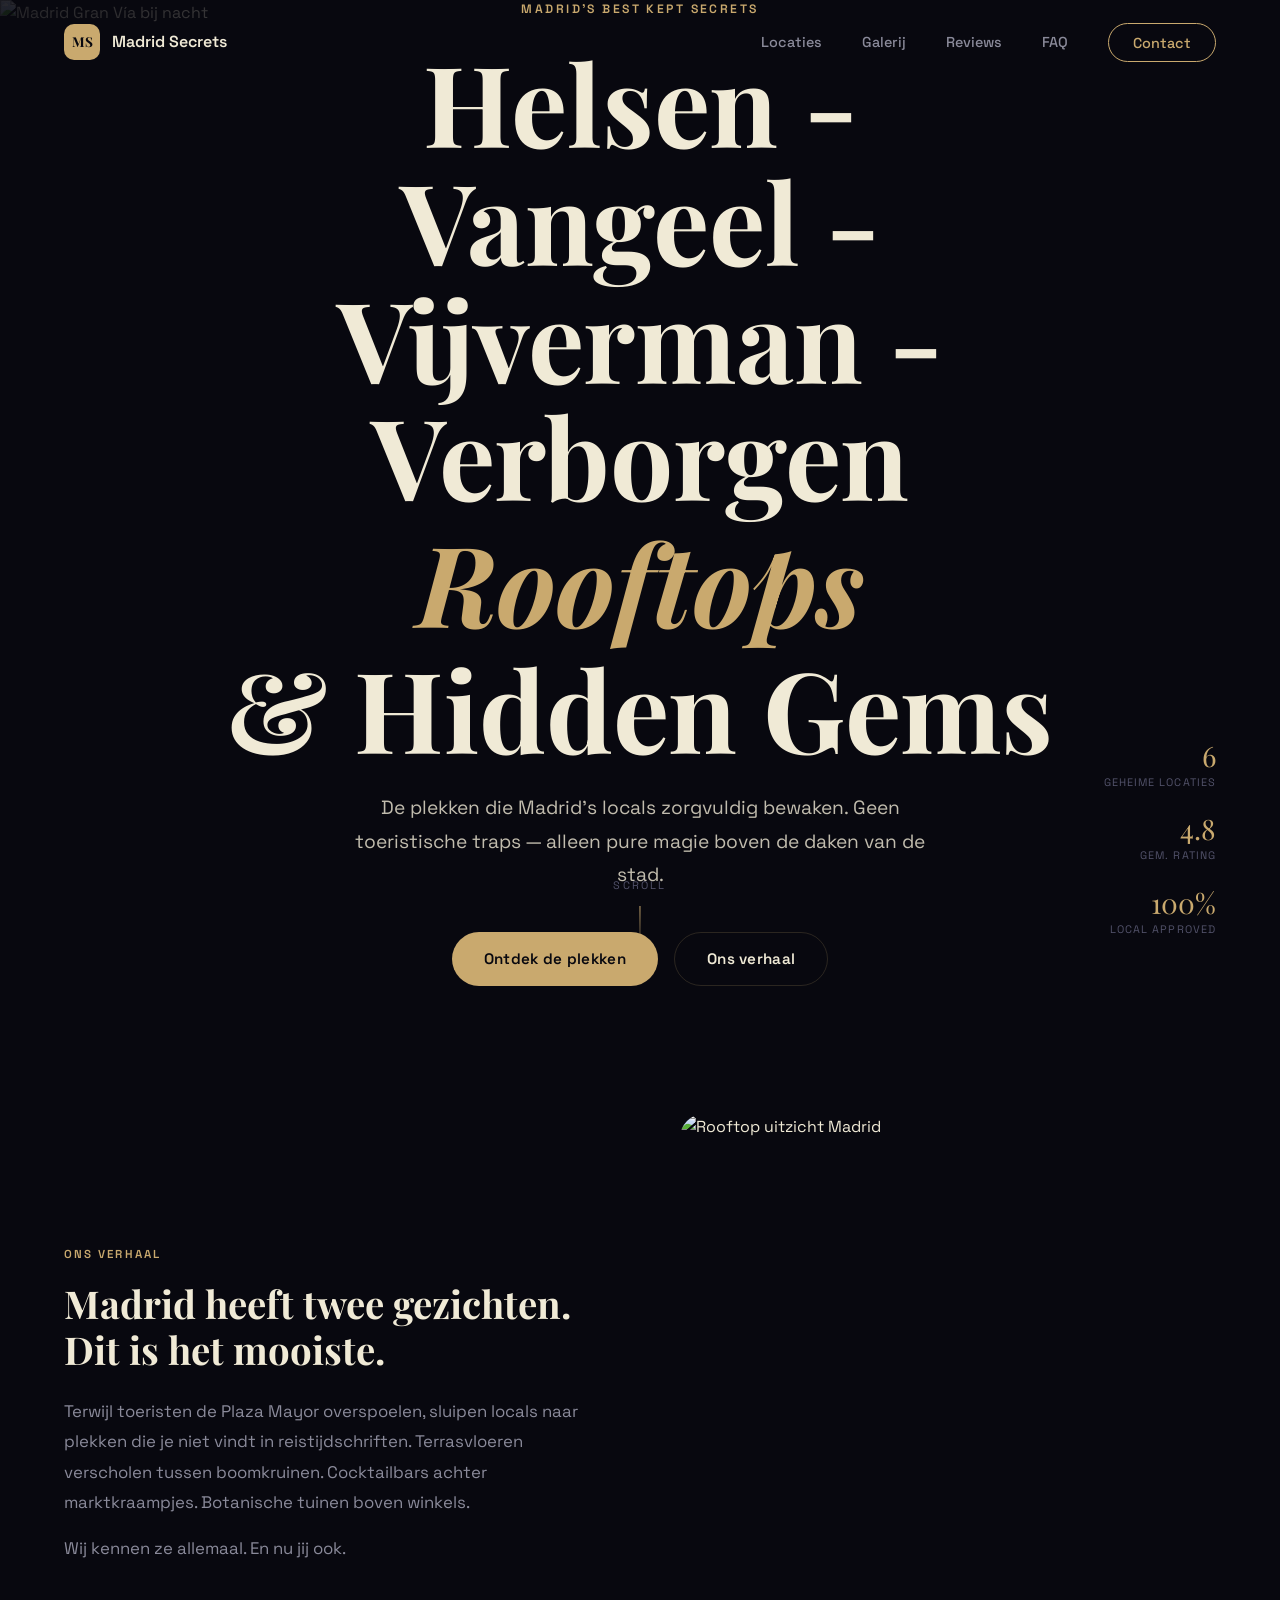
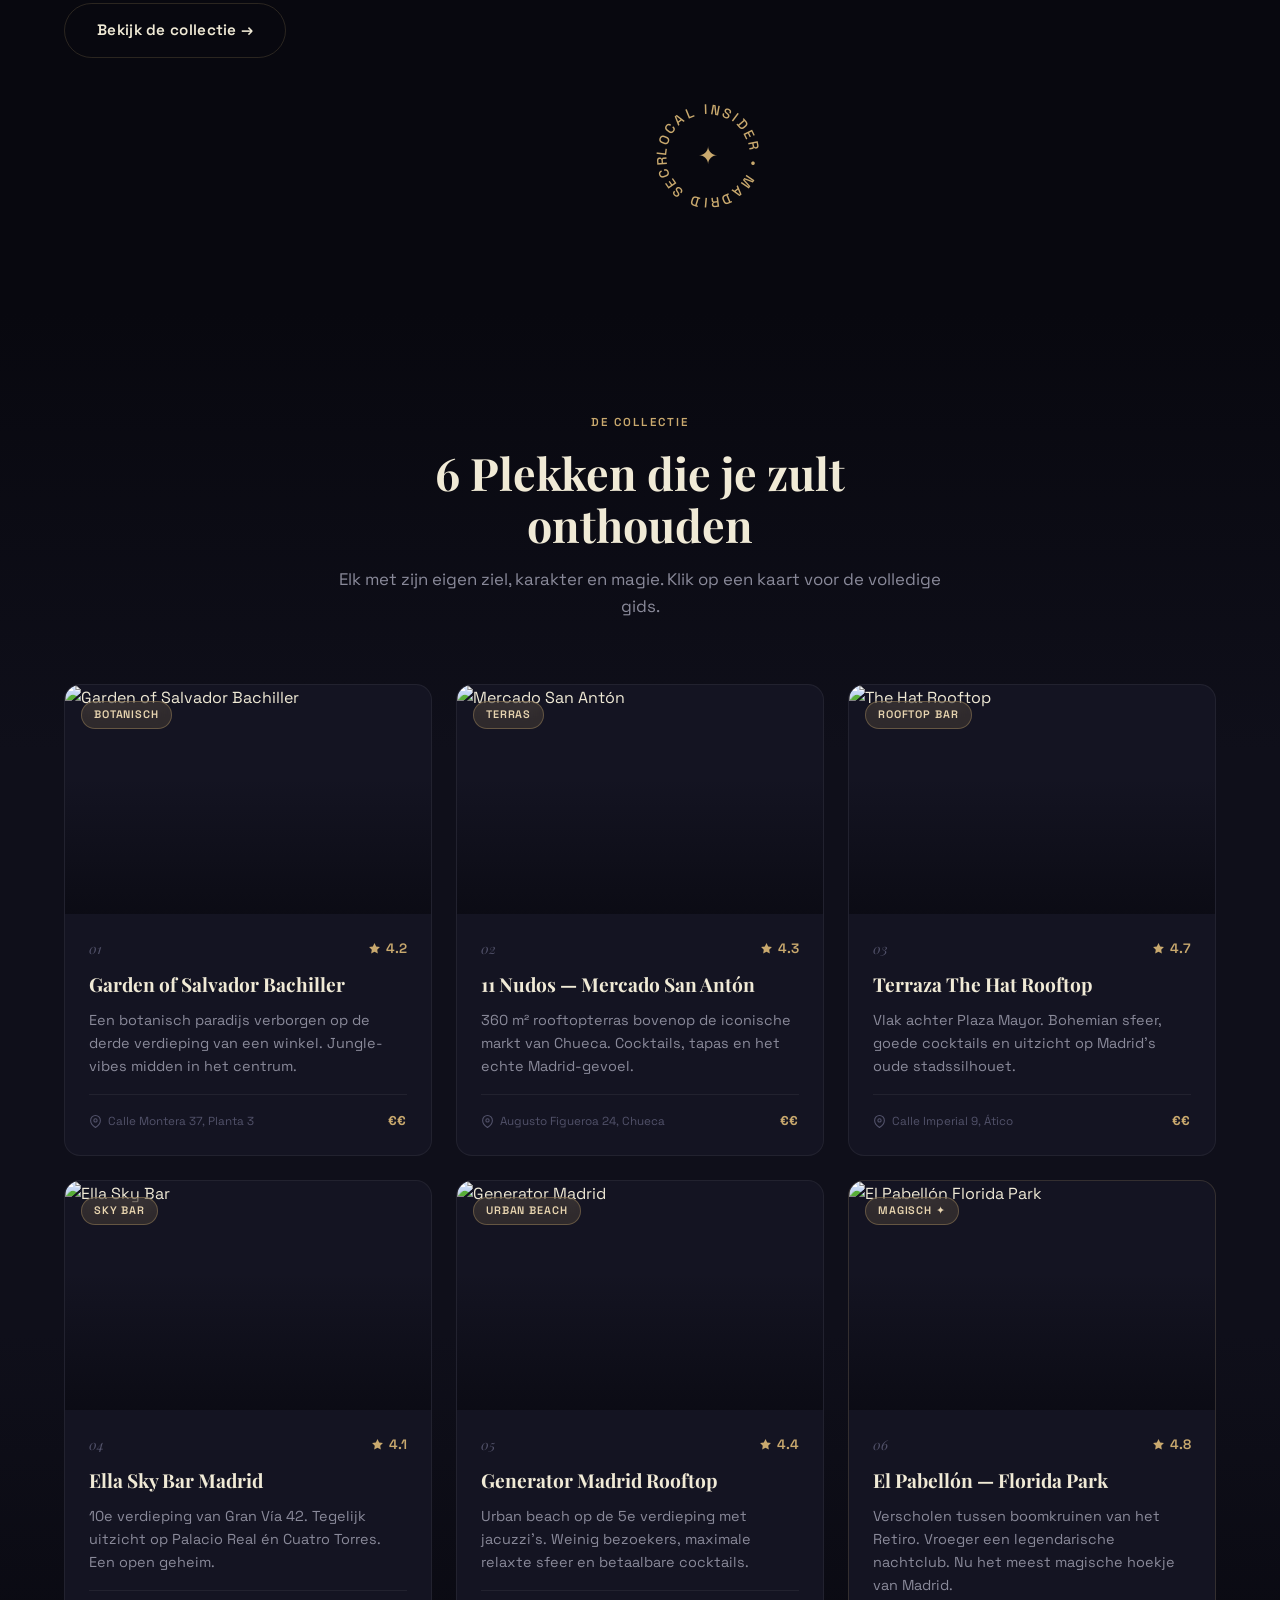
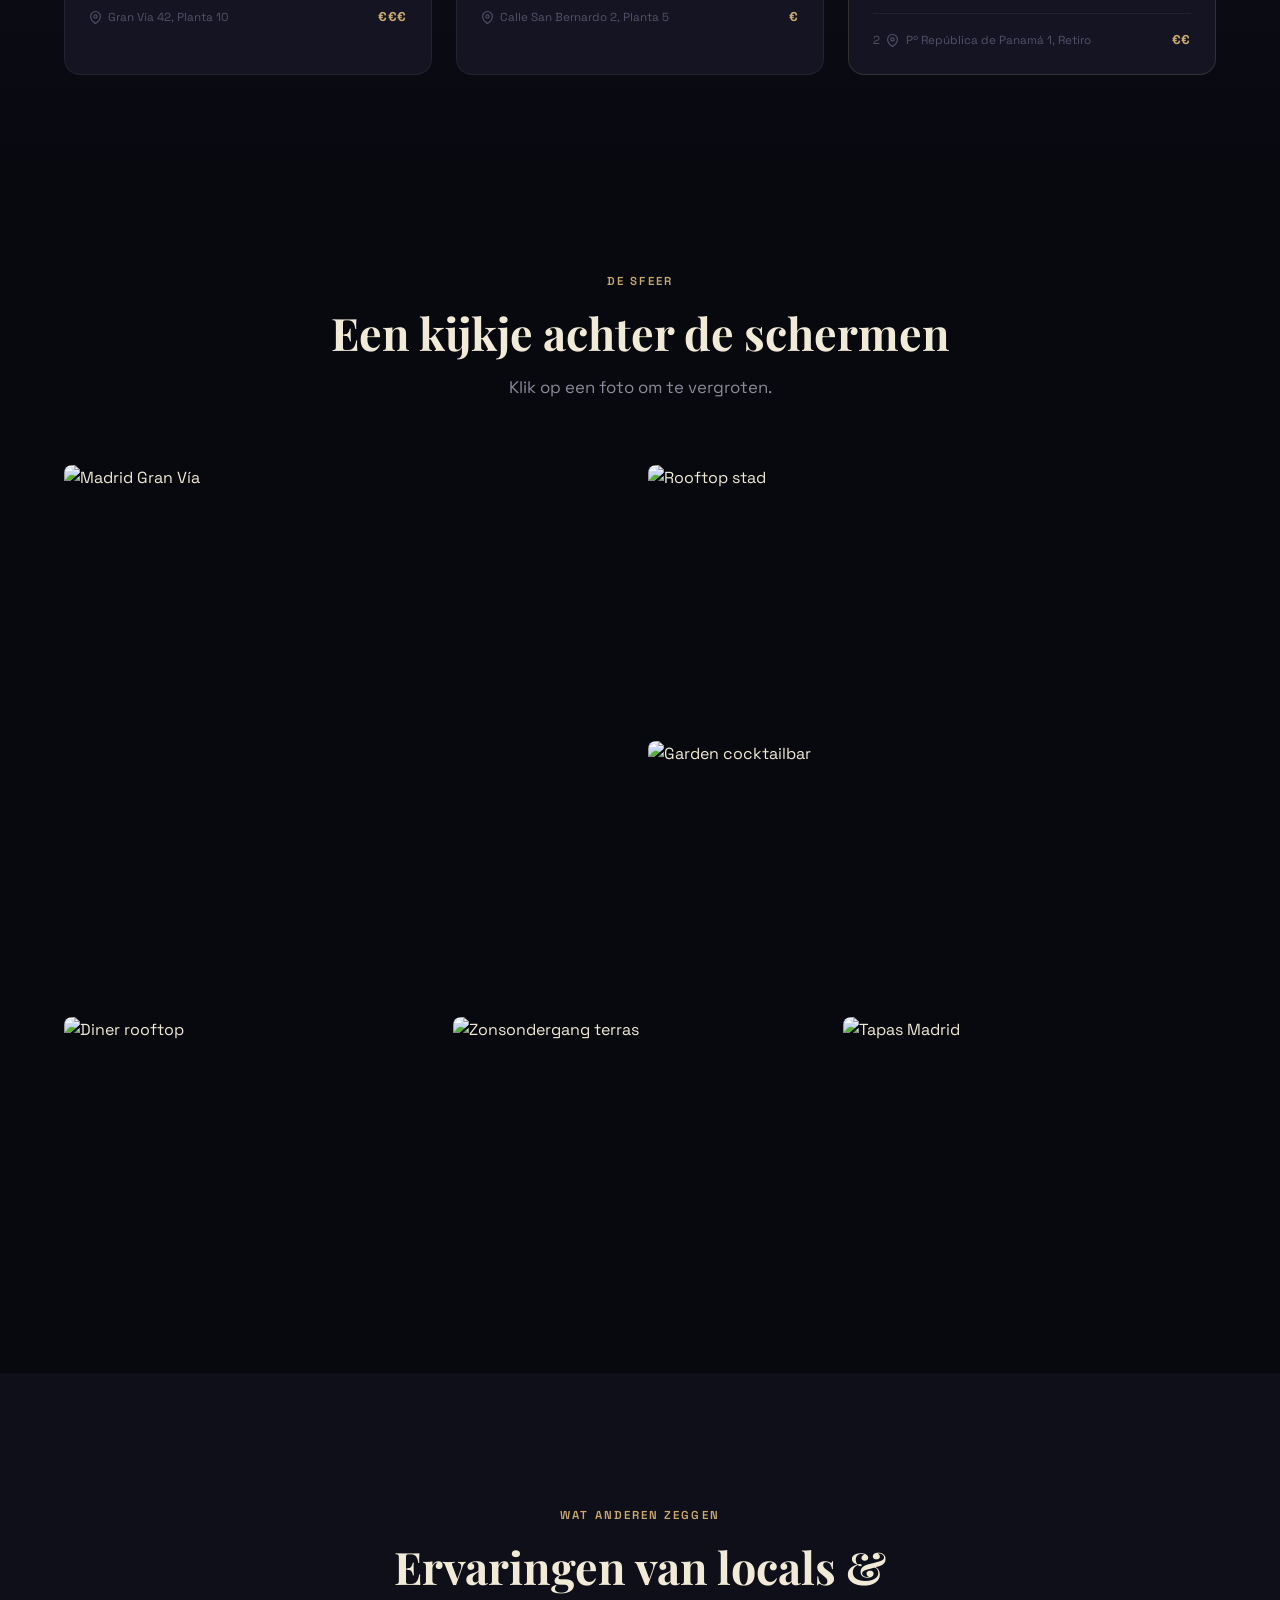
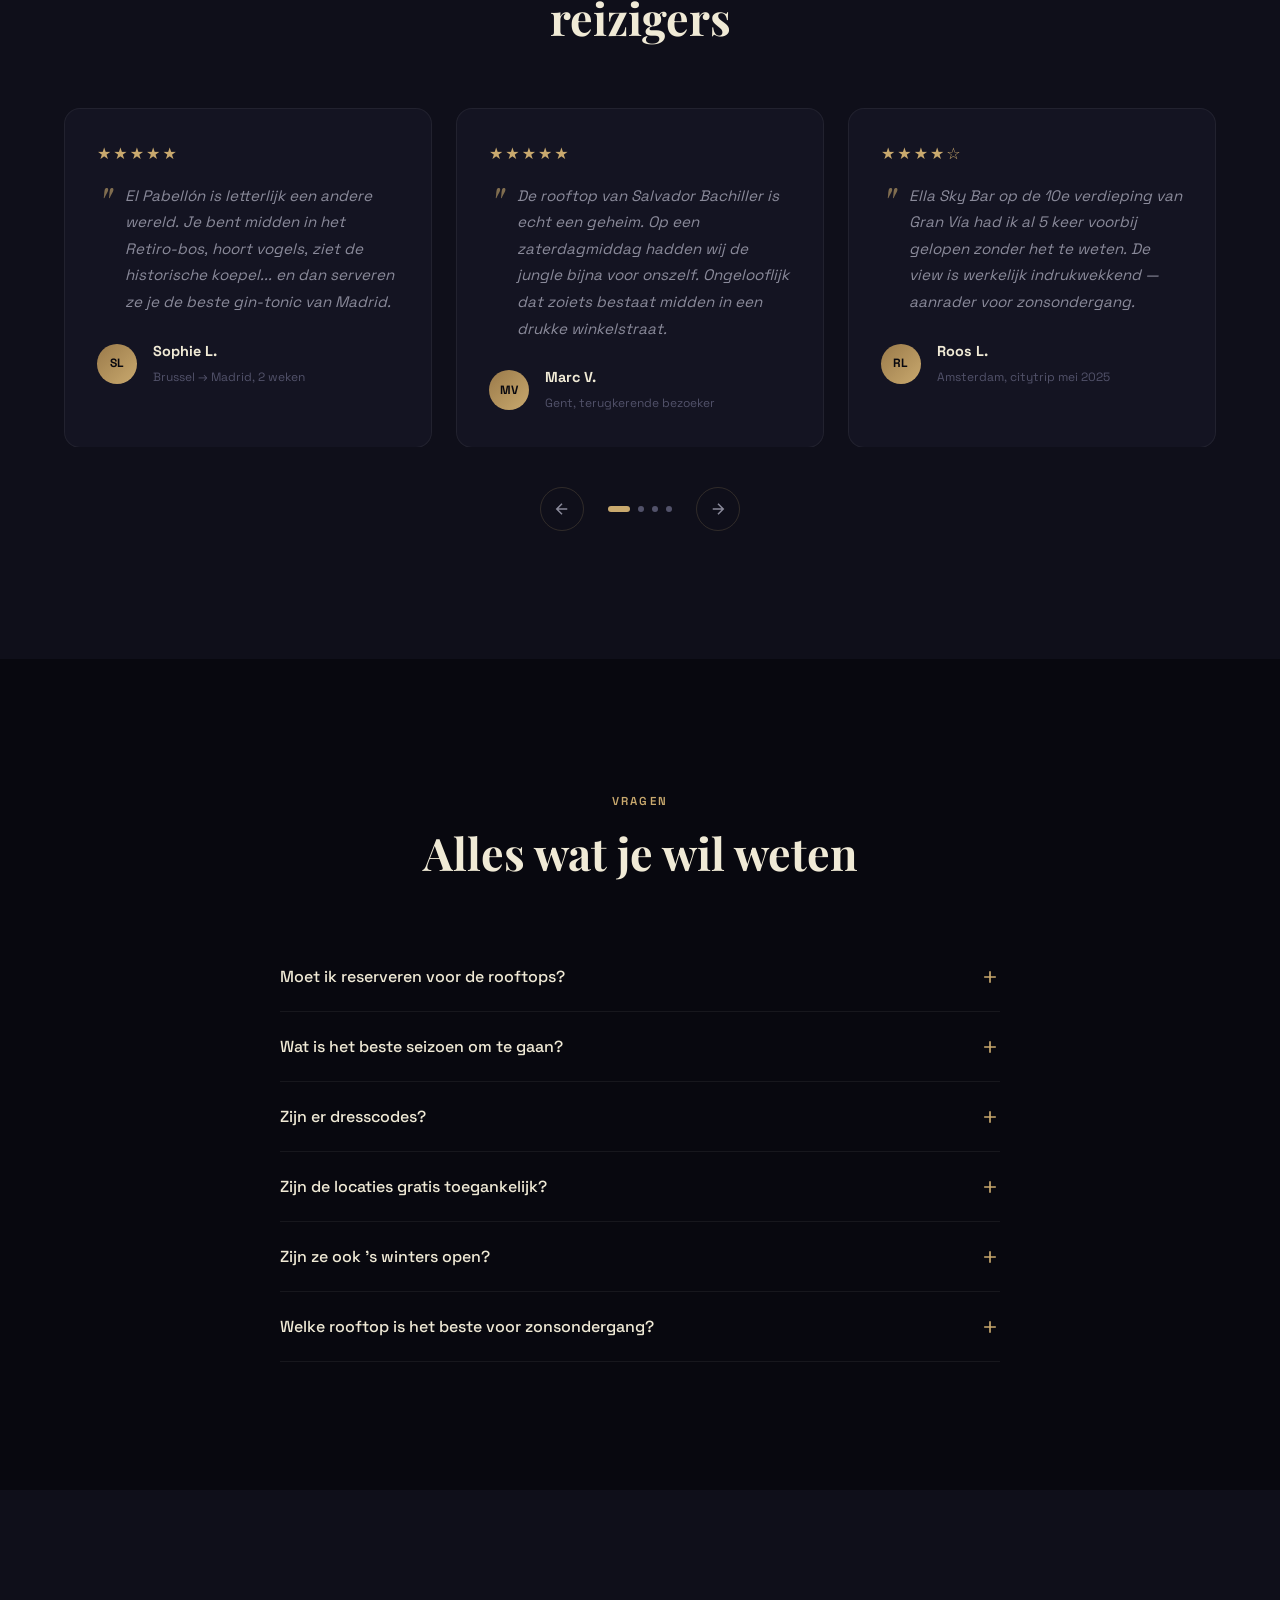
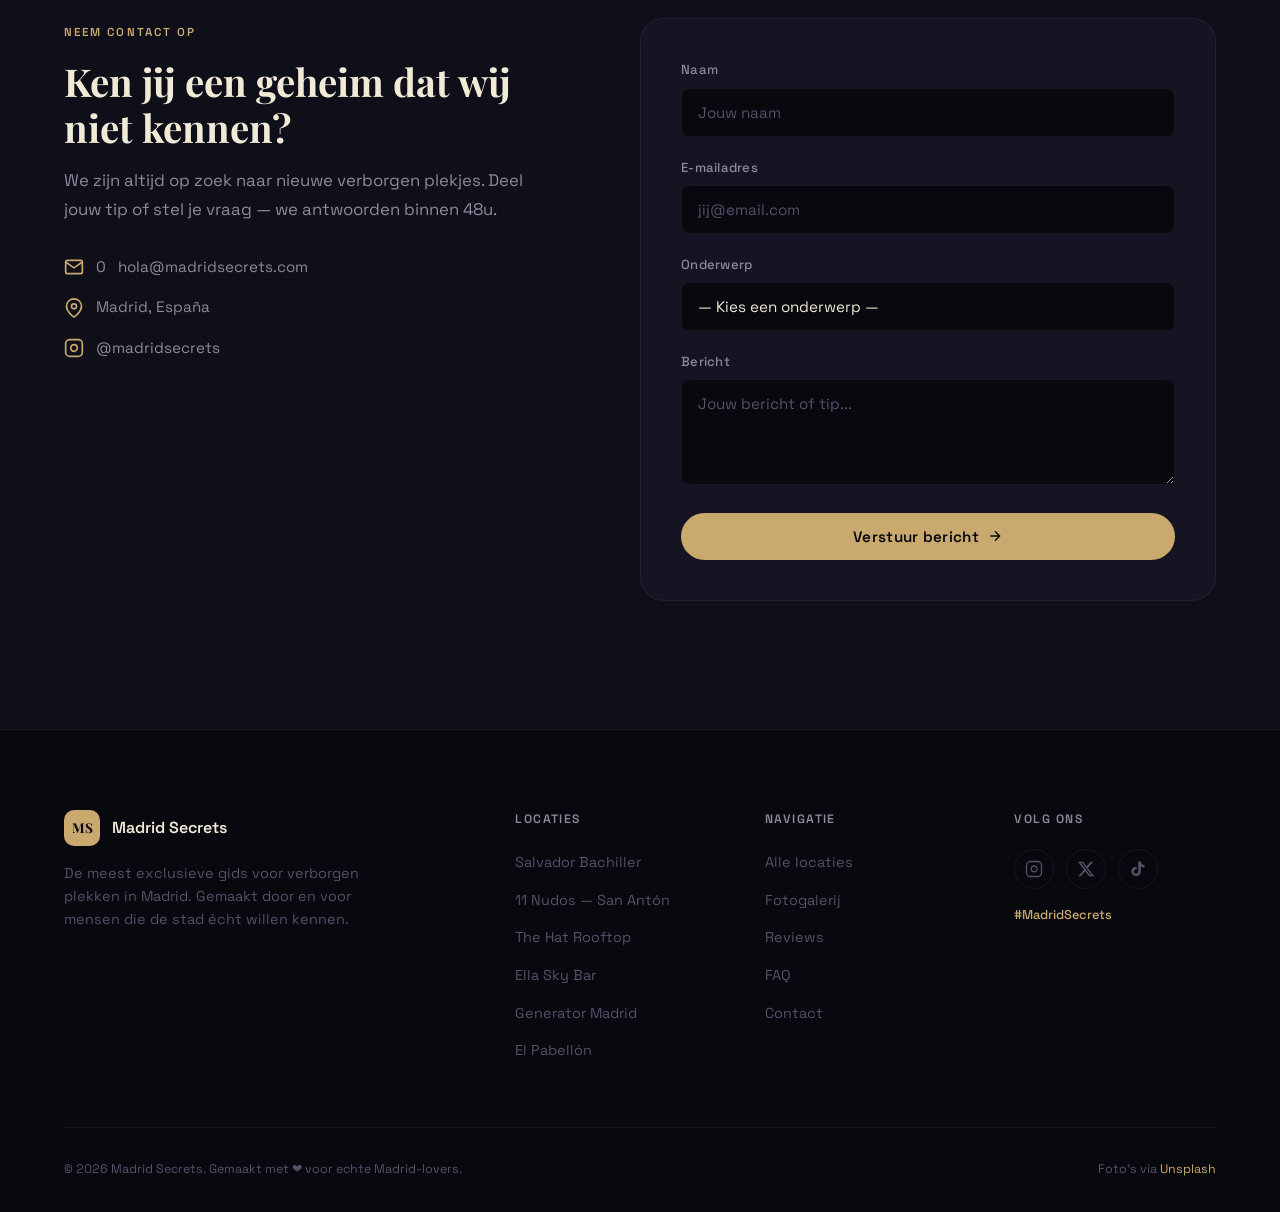
==== commit 15f349fc: "Update index.html" ====
--- a/index.html
+++ b/index.html
@@ -57,7 +57,7 @@
   <div class="hero__content">
     <span class="hero__eyebrow reveal">Madrid's Best Kept Secrets</span>
     <h1 class="hero__title reveal">
-      <span>Verborgen</span>
+      <span>Helsen - Vangeel - Vijverman - Verborgen</span>
       <em>Rooftops</em>
       <span>&amp; Hidden Gems</span>
     </h1>
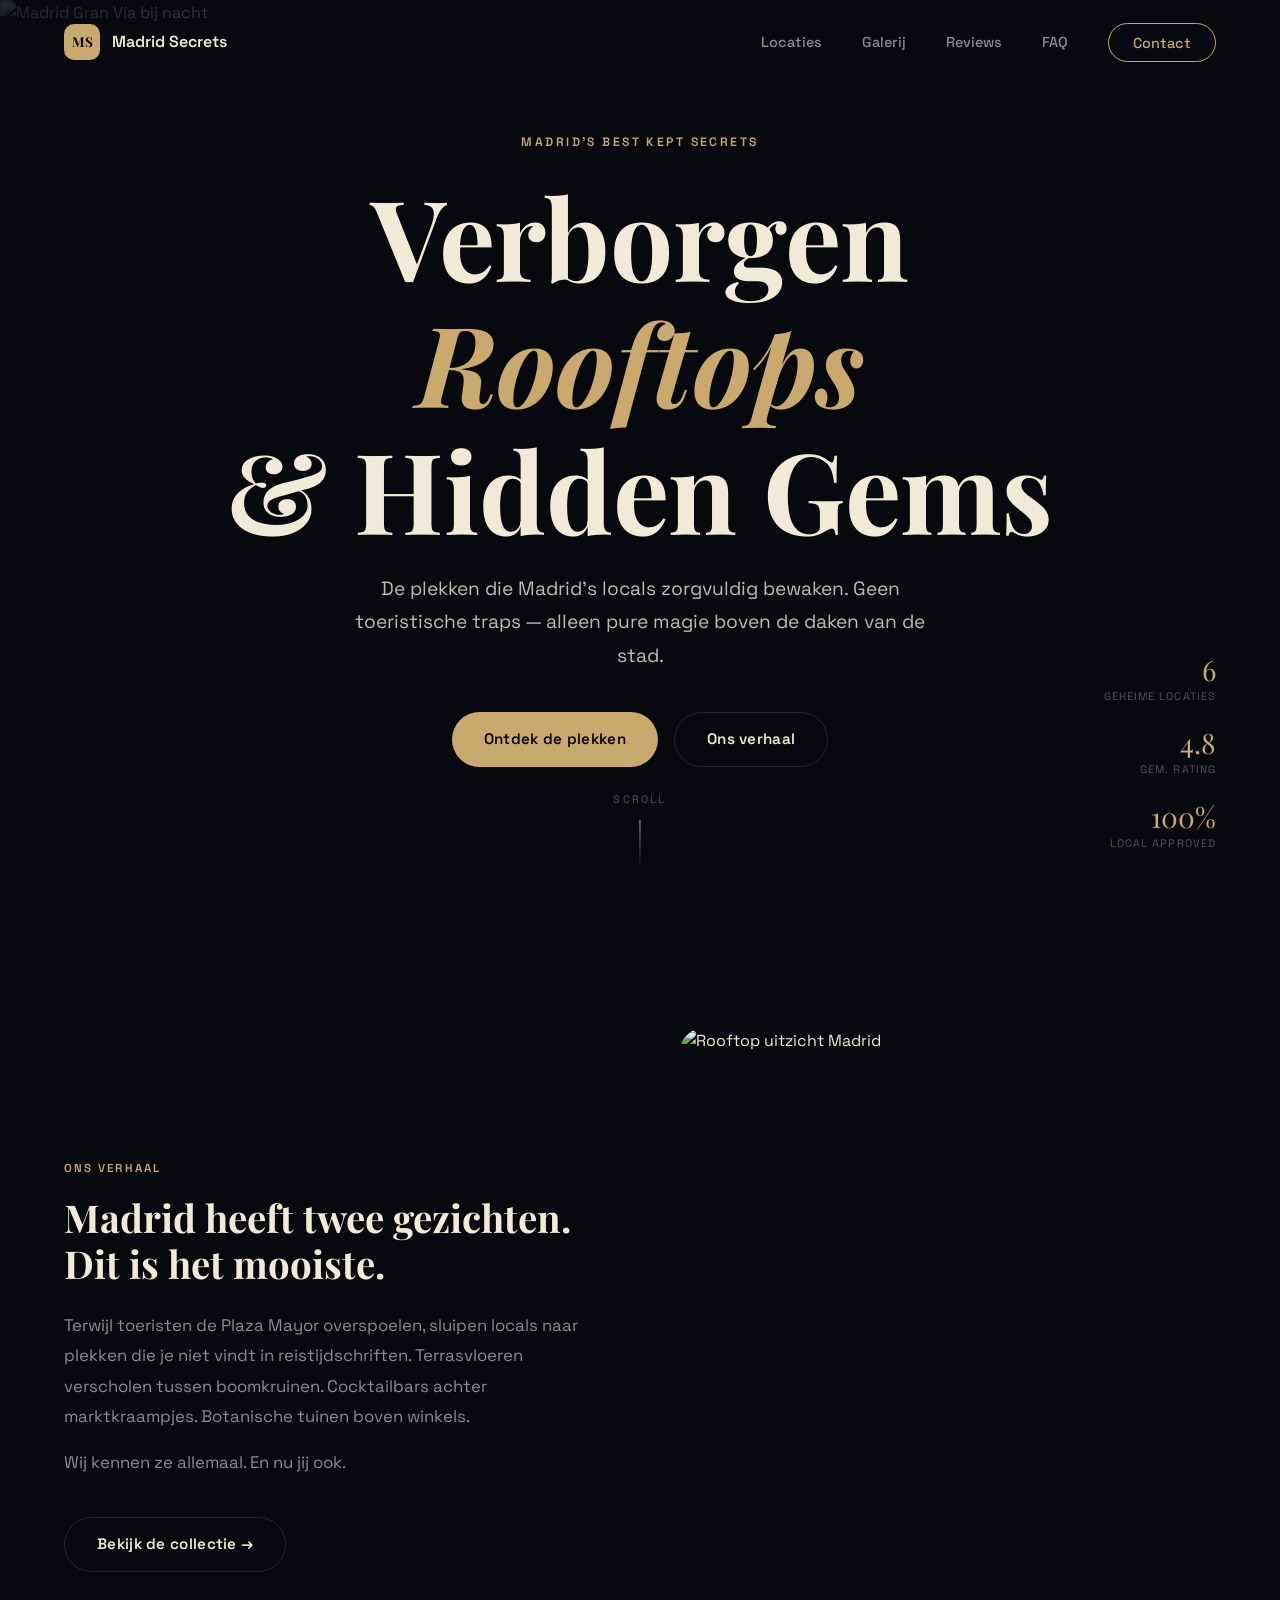
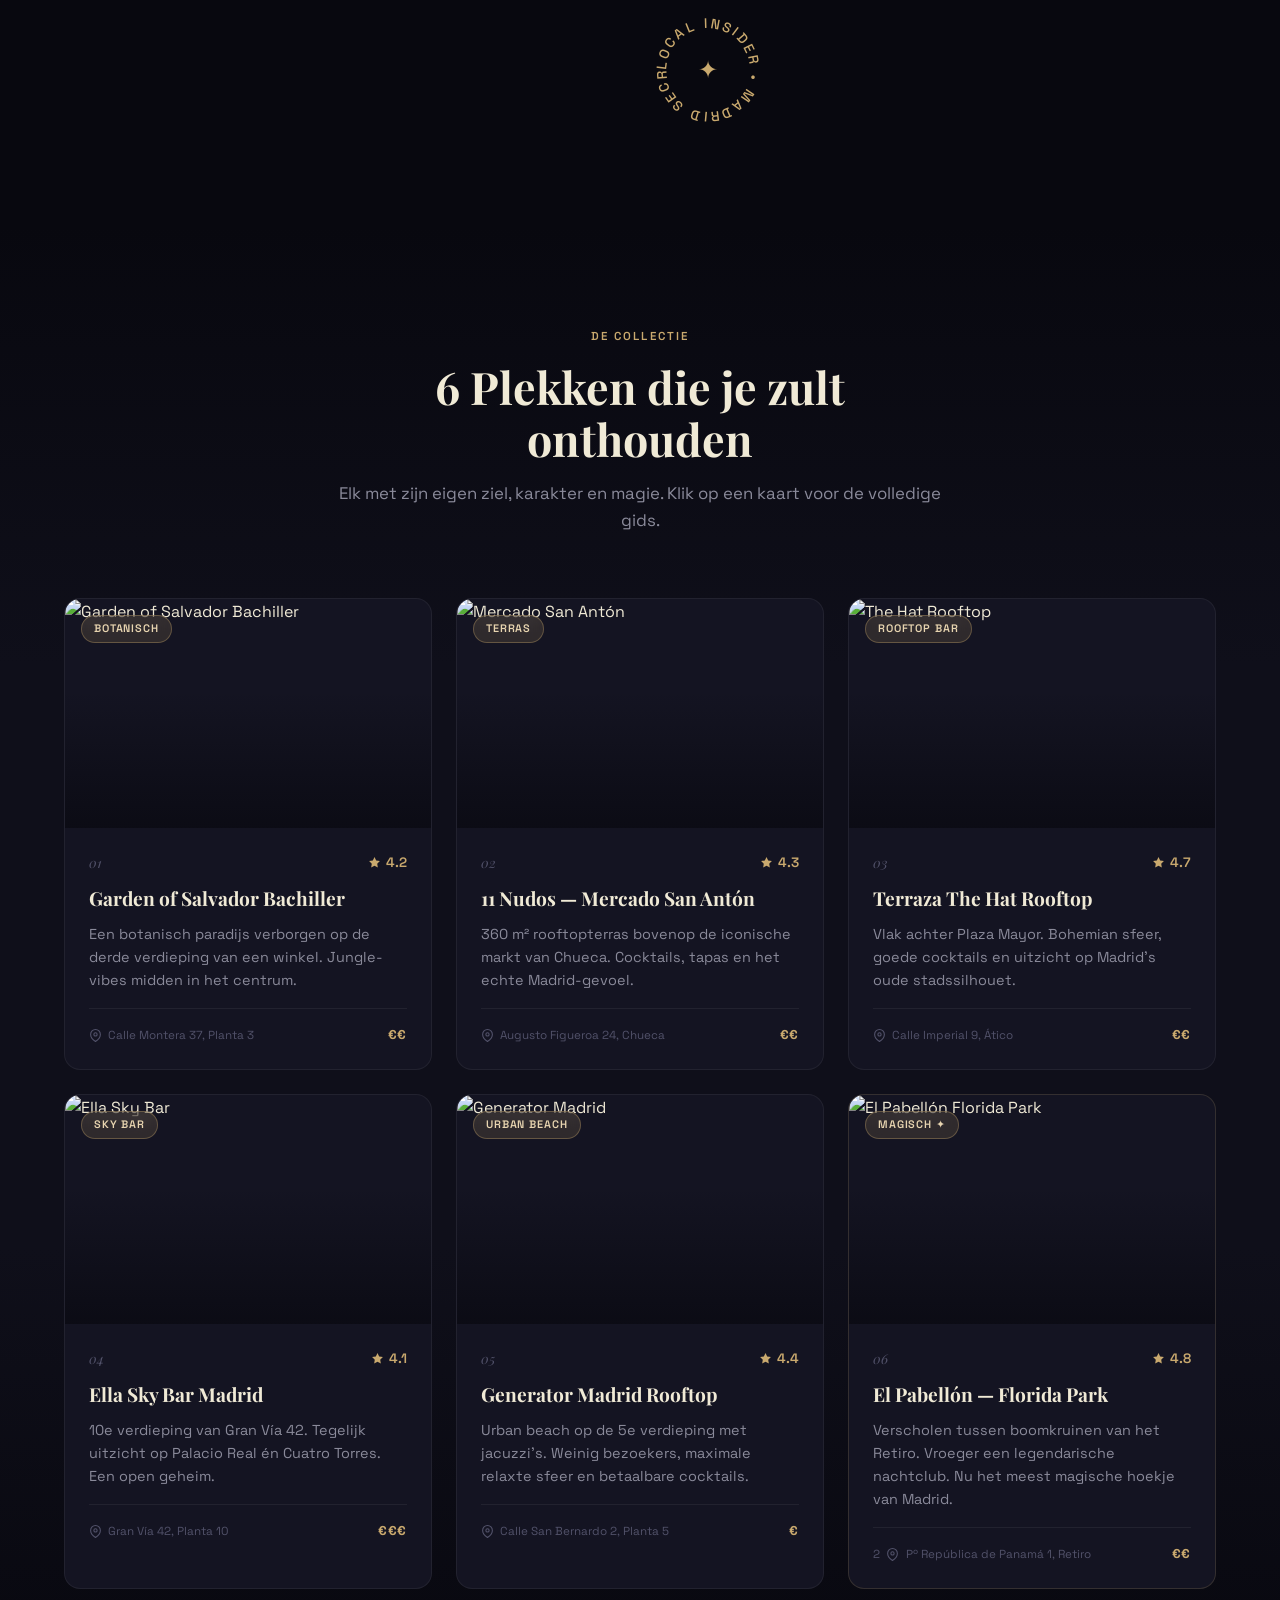
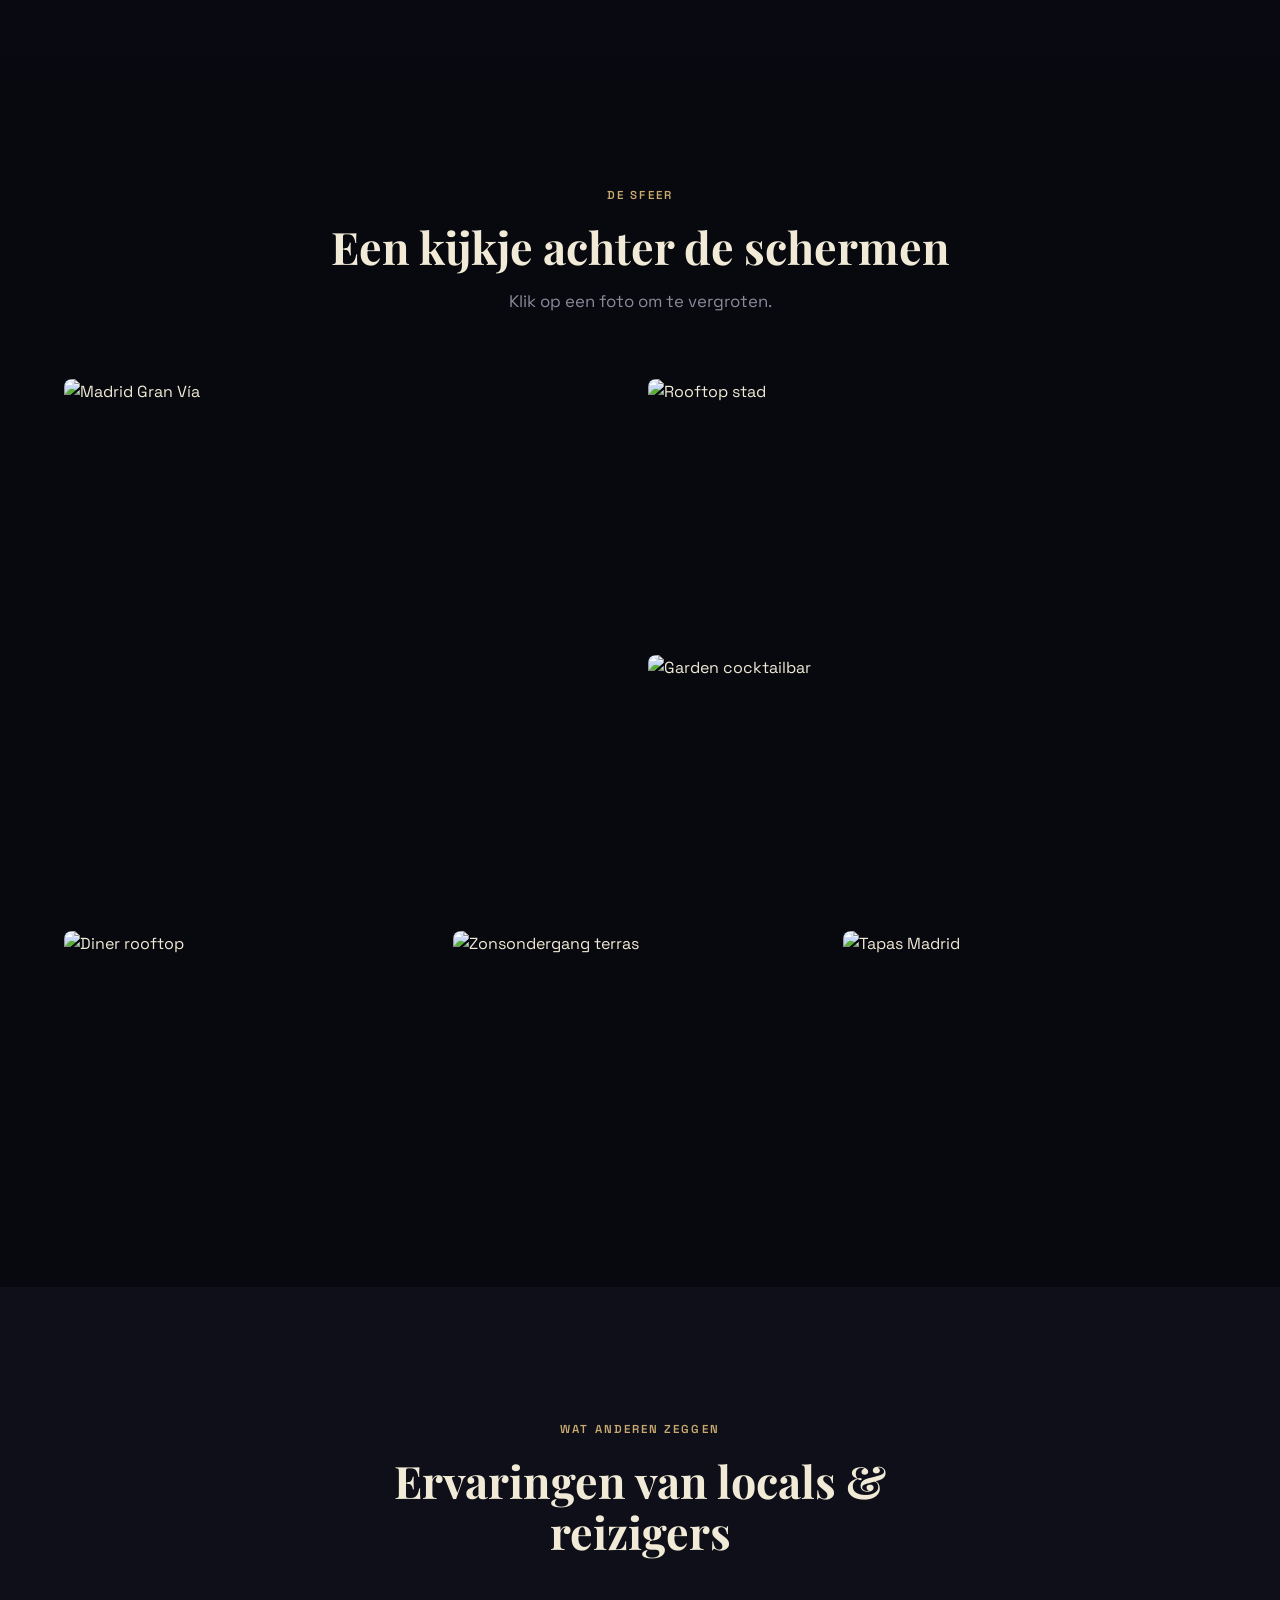
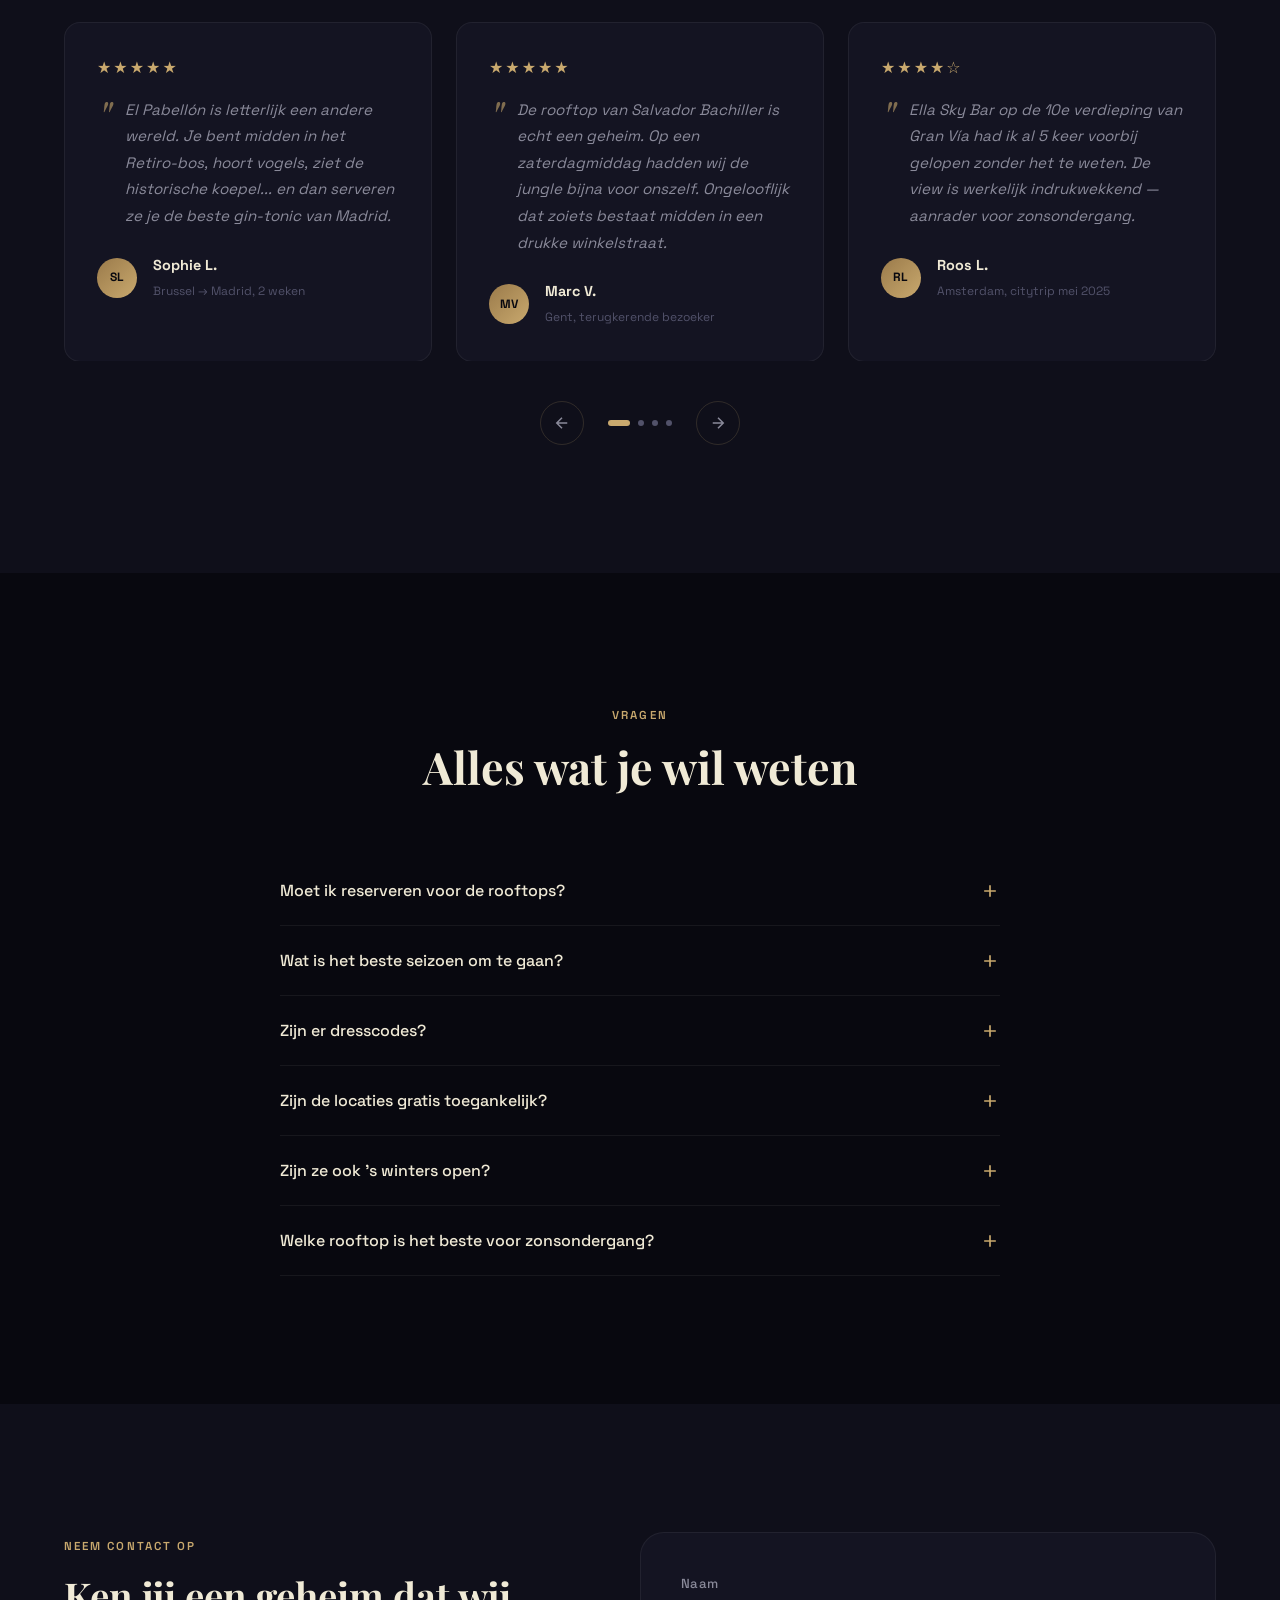
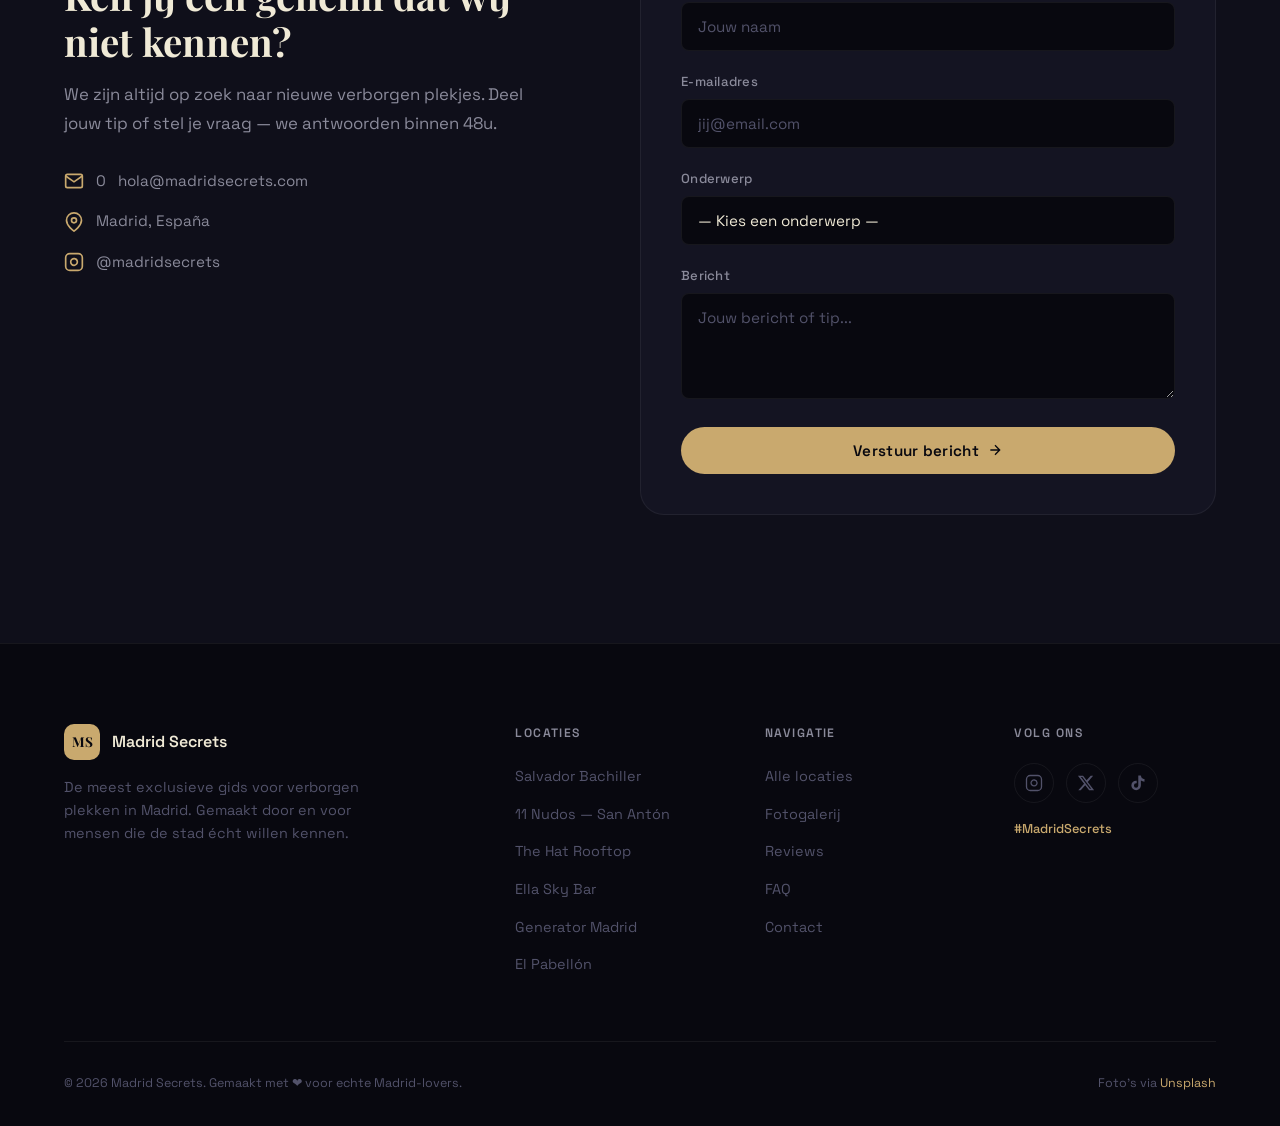
==== commit 77239b3d: "Update index.html" ====
--- a/index.html
+++ b/index.html
@@ -57,7 +57,7 @@
   <div class="hero__content">
     <span class="hero__eyebrow reveal">Madrid's Best Kept Secrets</span>
     <h1 class="hero__title reveal">
-      <span>Helsen - Vangeel - Vijverman - Verborgen</span>
+      <span>Verborgen</span>
       <em>Rooftops</em>
       <span>&amp; Hidden Gems</span>
     </h1>
